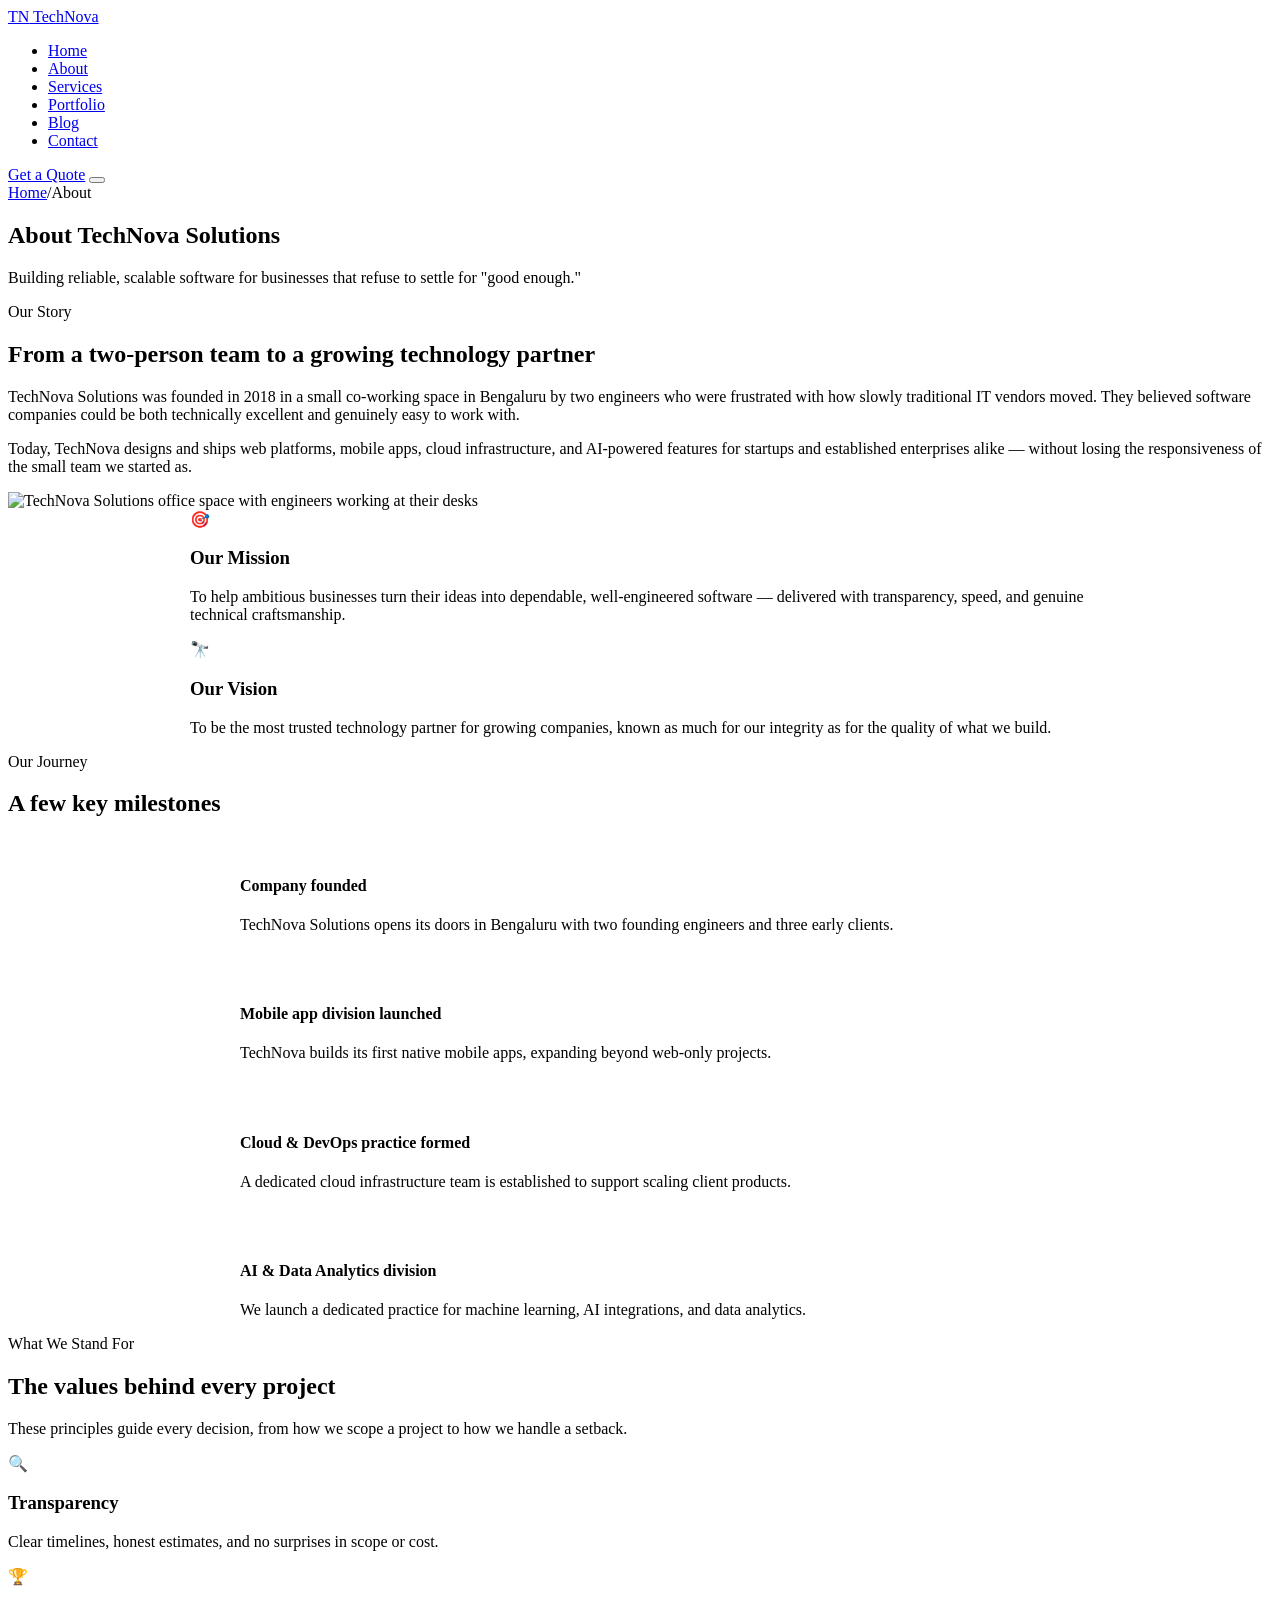
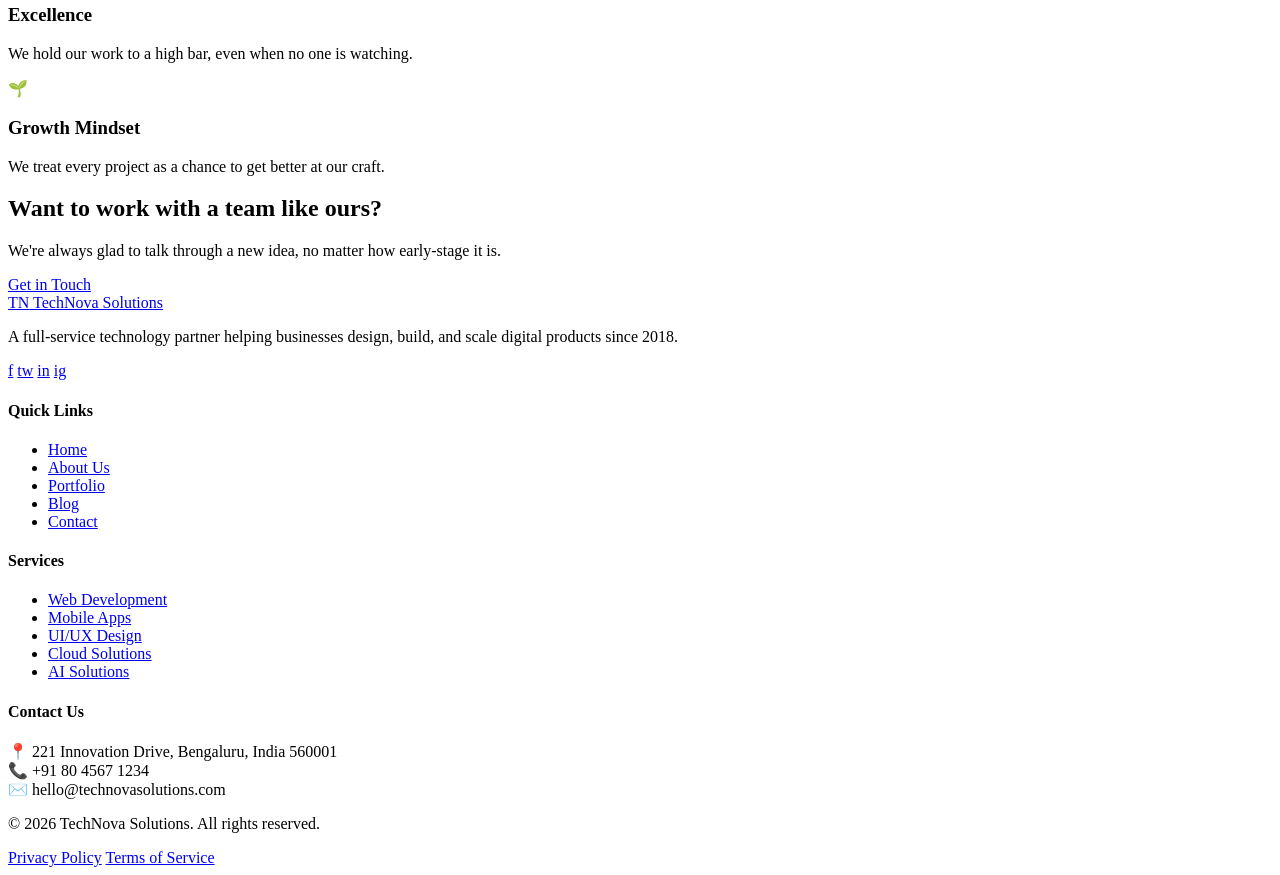
==== about.html @ 16019ee5 "Add files via upload" ====
<!DOCTYPE html>
<html lang="en">
<head>
  <meta charset="UTF-8">
  <meta name="viewport" content="width=device-width, initial-scale=1.0">
  <title>About Us | TechNova Solutions</title>
  <meta name="description" content="Learn about TechNova Solutions' story, mission, and vision behind building reliable software for businesses worldwide.">
  <meta name="keywords" content="about TechNova, IT company history, software company mission, technology team Bengaluru">
  <link rel="stylesheet" href="css/style.css">
</head>
<body>

  <header>
    <nav class="navbar">
      <div class="container">
        <a href="index.html" class="logo">
          <span class="logo-mark">TN</span>
          Tech<span>Nova</span>
        </a>

        <ul class="nav-menu" id="navMenu">
          <li><a href="index.html">Home</a></li>
          <li><a href="about.html" class="active">About</a></li>
          <li><a href="services.html">Services</a></li>
          <li><a href="portfolio.html">Portfolio</a></li>
          <li><a href="blog.html">Blog</a></li>
          <li><a href="contact.html">Contact</a></li>
        </ul>

        <div class="nav-cta">
          <a href="contact.html" class="btn btn-outline btn-sm">Get a Quote</a>
          <button class="nav-toggle" aria-label="Toggle navigation menu">
            <span></span><span></span><span></span>
          </button>
        </div>
      </div>
    </nav>
  </header>

  <main>

    <section class="page-hero">
      <div class="container">
        <div class="breadcrumb">
          <a href="index.html">Home</a><span>/</span><span>About</span>
        </div>
        <h1>About TechNova Solutions</h1>
        <p>Building reliable, scalable software for businesses that refuse to settle for "good enough."</p>
      </div>
    </section>

    <section class="section">
      <div class="container">
        <div class="why-us">
          <div class="anim-left">
            <span class="eyebrow">Our Story</span>
            <h2>From a two-person team to a growing technology partner</h2>
            <p>TechNova Solutions was founded in 2018 in a small co-working space in Bengaluru by two engineers who were frustrated with how slowly traditional IT vendors moved. They believed software companies could be both technically excellent and genuinely easy to work with.</p>
            <p>Today, TechNova designs and ships web platforms, mobile apps, cloud infrastructure, and AI-powered features for startups and established enterprises alike — without losing the responsiveness of the small team we started as.</p>
          </div>
          <div class="why-us-image anim-right">
            <img src="https://images.unsplash.com/photo-1556761175-5973dc0f32e7?auto=format&fit=crop&w=800&q=80" alt="TechNova Solutions office space with engineers working at their desks">
          </div>
        </div>
      </div>
    </section>

    <section class="section bg-light">
      <div class="container">
        <div class="features-grid" style="grid-template-columns: repeat(2, 1fr); max-width: 900px; margin: 0 auto;">
          <div class="card anim-up delay-1">
            <div class="icon-box">🎯</div>
            <h3>Our Mission</h3>
            <p>To help ambitious businesses turn their ideas into dependable, well-engineered software — delivered with transparency, speed, and genuine technical craftsmanship.</p>
          </div>
          <div class="card anim-up delay-2">
            <div class="icon-box">🔭</div>
            <h3>Our Vision</h3>
            <p>To be the most trusted technology partner for growing companies, known as much for our integrity as for the quality of what we build.</p>
          </div>
        </div>
      </div>
    </section>

    <section class="section">
      <div class="container">
        <div class="section-heading">
          <span class="eyebrow">Our Journey</span>
          <h2>A few key milestones</h2>
        </div>

        <div style="max-width: 800px; margin: 0 auto;">

          <div class="why-us-item anim-left" style="margin-bottom: 2rem;">
            <div class="why-us-icon" style="background: var(--gradient-primary); color: #fff;">2018</div>
            <div>
              <h4>Company founded</h4>
              <p>TechNova Solutions opens its doors in Bengaluru with two founding engineers and three early clients.</p>
            </div>
          </div>

          <div class="why-us-item anim-left" style="margin-bottom: 2rem;">
            <div class="why-us-icon" style="background: var(--gradient-primary); color: #fff;">2020</div>
            <div>
              <h4>Mobile app division launched</h4>
              <p>TechNova builds its first native mobile apps, expanding beyond web-only projects.</p>
            </div>
          </div>

          <div class="why-us-item anim-left" style="margin-bottom: 2rem;">
            <div class="why-us-icon" style="background: var(--gradient-primary); color: #fff;">2022</div>
            <div>
              <h4>Cloud &amp; DevOps practice formed</h4>
              <p>A dedicated cloud infrastructure team is established to support scaling client products.</p>
            </div>
          </div>

          <div class="why-us-item anim-left">
            <div class="why-us-icon" style="background: var(--gradient-primary); color: #fff;">2024</div>
            <div>
              <h4>AI &amp; Data Analytics division</h4>
              <p>We launch a dedicated practice for machine learning, AI integrations, and data analytics.</p>
            </div>
          </div>

        </div>
      </div>
    </section>

    <section class="section bg-light">
      <div class="container">
        <div class="section-heading">
          <span class="eyebrow">What We Stand For</span>
          <h2>The values behind every project</h2>
          <p>These principles guide every decision, from how we scope a project to how we handle a setback.</p>
        </div>

        <div class="values-grid">
          <div class="card anim-up delay-1">
            <div class="icon-box">🔍</div>
            <h3>Transparency</h3>
            <p>Clear timelines, honest estimates, and no surprises in scope or cost.</p>
          </div>
          <div class="card anim-up delay-2">
            <div class="icon-box">🏆</div>
            <h3>Excellence</h3>
            <p>We hold our work to a high bar, even when no one is watching.</p>
          </div>
          <div class="card anim-up delay-3">
            <div class="icon-box">🌱</div>
            <h3>Growth Mindset</h3>
            <p>We treat every project as a chance to get better at our craft.</p>
          </div>
        </div>
      </div>
    </section>

    <section class="section-sm">
      <div class="cta-section">
        <h2>Want to work with a team like ours?</h2>
        <p>We're always glad to talk through a new idea, no matter how early-stage it is.</p>
        <div class="cta-actions">
          <a href="contact.html" class="btn btn-light">Get in Touch</a>
          <a href="portfolio.html" class="btn btn-outline" style="border-color:#fff;color:#fff;">View Our Work</a>
        </div>
      </div>
    </section>

  </main>

  <footer class="footer">
    <div class="container">
      <div class="footer-grid">
        <div class="footer-col">
          <a href="index.html" class="footer-logo">
            <span class="logo-mark">TN</span>
            TechNova Solutions
          </a>
          <p>A full-service technology partner helping businesses design, build, and scale digital products since 2018.</p>
          <div class="footer-social">
            <a href="#" aria-label="Facebook">f</a>
            <a href="#" aria-label="Twitter">tw</a>
            <a href="#" aria-label="LinkedIn">in</a>
            <a href="#" aria-label="Instagram">ig</a>
          </div>
        </div>

        <div class="footer-col">
          <h4>Quick Links</h4>
          <ul class="footer-links">
            <li><a href="index.html">Home</a></li>
            <li><a href="about.html">About Us</a></li>
            <li><a href="portfolio.html">Portfolio</a></li>
            <li><a href="blog.html">Blog</a></li>
            <li><a href="contact.html">Contact</a></li>
          </ul>
        </div>

        <div class="footer-col">
          <h4>Services</h4>
          <ul class="footer-links">
            <li><a href="services.html">Web Development</a></li>
            <li><a href="services.html">Mobile Apps</a></li>
            <li><a href="services.html">UI/UX Design</a></li>
            <li><a href="services.html">Cloud Solutions</a></li>
            <li><a href="services.html">AI Solutions</a></li>
          </ul>
        </div>

        <div class="footer-col">
          <h4>Contact Us</h4>
          <div class="footer-contact-item">📍 <span>221 Innovation Drive, Bengaluru, India 560001</span></div>
          <div class="footer-contact-item">📞 <span>+91 80 4567 1234</span></div>
          <div class="footer-contact-item">✉️ <span>hello@technovasolutions.com</span></div>
        </div>
      </div>

      <div class="footer-bottom">
        <p>&copy; 2026 TechNova Solutions. All rights reserved.</p>
        <div class="footer-bottom-links">
          <a href="#">Privacy Policy</a>
          <a href="#">Terms of Service</a>
        </div>
      </div>
    </div>
  </footer>

</body>
</html>
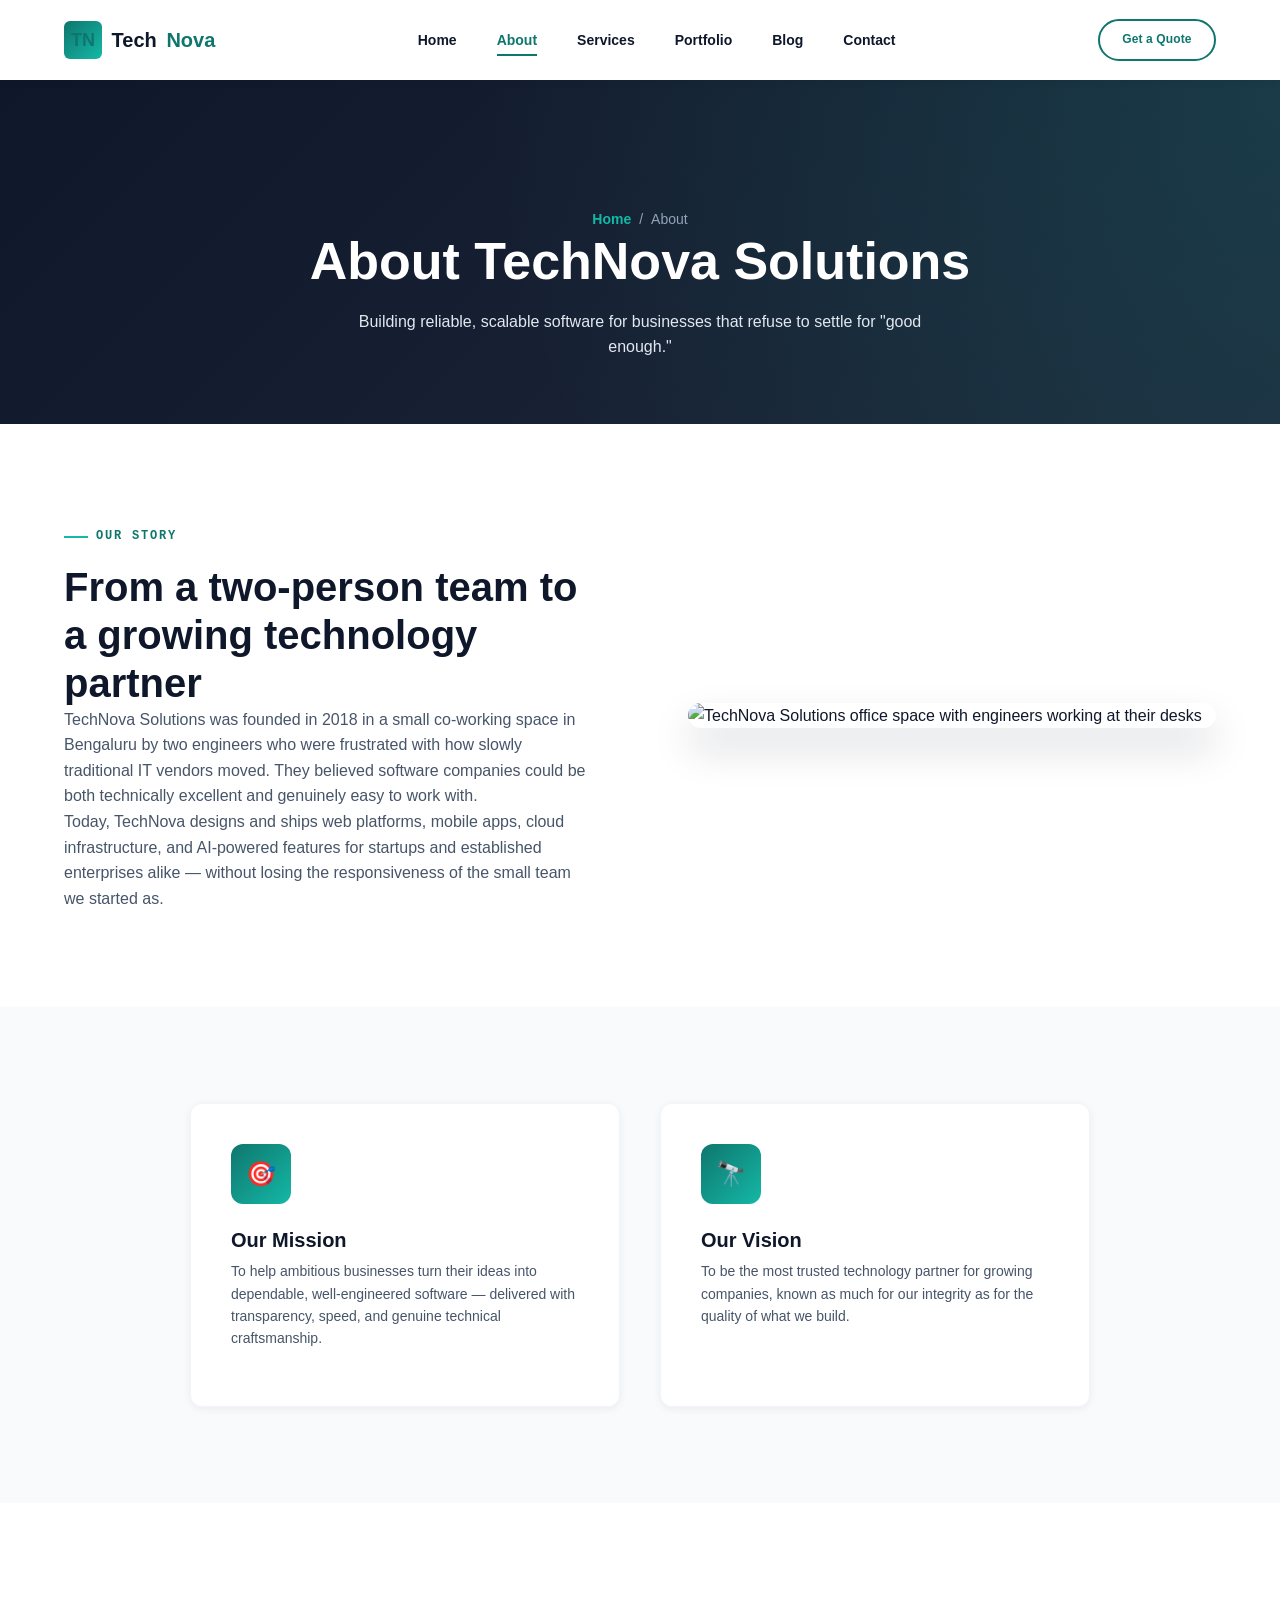
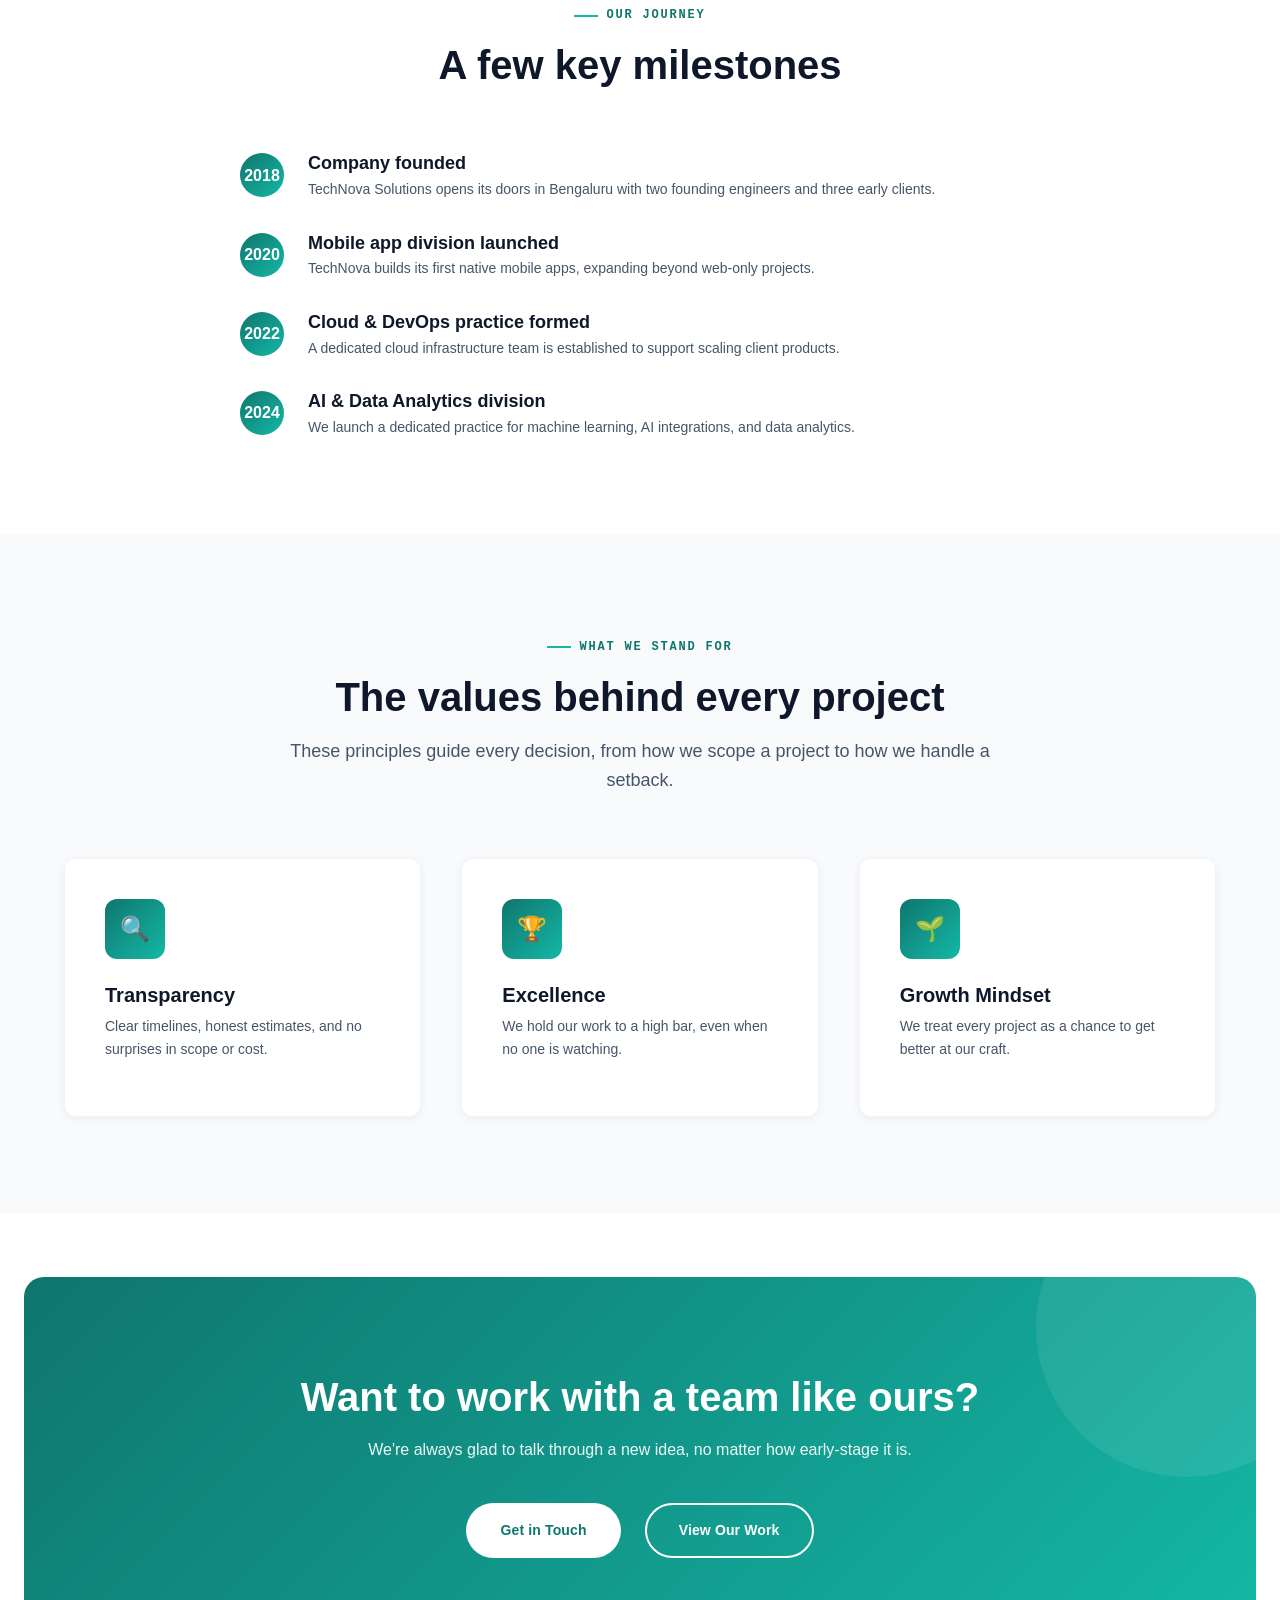
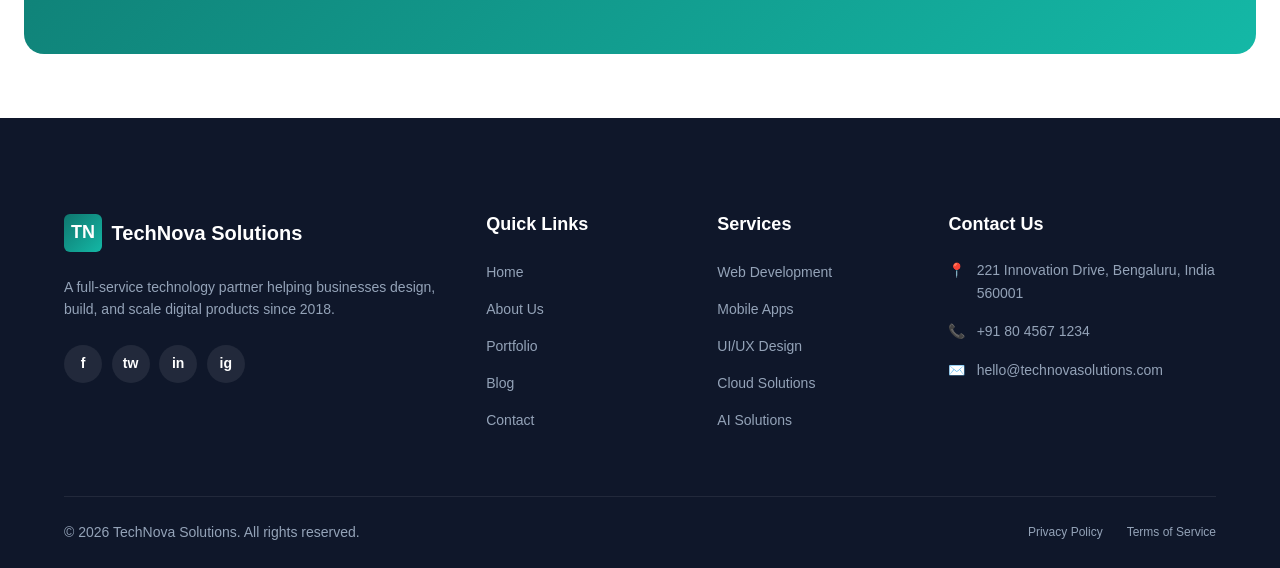
==== commit 10a9f909: "Update about.html" ====
--- a/about.html
+++ b/about.html
@@ -6,7 +6,7 @@
   <title>About Us | TechNova Solutions</title>
   <meta name="description" content="Learn about TechNova Solutions' story, mission, and vision behind building reliable software for businesses worldwide.">
   <meta name="keywords" content="about TechNova, IT company history, software company mission, technology team Bengaluru">
-  <link rel="stylesheet" href="css/style.css">
+  <link rel="stylesheet" href="style.css">
 </head>
 <body>
 
--- a/style.css
+++ b/style.css
@@ -0,0 +1,1486 @@
+*,
+*::before,
+*::after {
+  margin: 0;
+  padding: 0;
+  box-sizing: border-box;
+}
+
+html {
+  scroll-behavior: smooth;
+  -webkit-text-size-adjust: 100%;
+}
+
+body {
+  min-height: 100vh;
+  line-height: 1.6;
+  -webkit-font-smoothing: antialiased;
+  -moz-osx-font-smoothing: grayscale;
+  overflow-x: hidden;
+}
+
+img,
+picture,
+svg {
+  max-width: 100%;
+  display: block;
+}
+
+a {
+  text-decoration: none;
+  color: inherit;
+}
+
+ul,
+ol {
+  list-style: none;
+}
+
+button {
+  font-family: inherit;
+  cursor: pointer;
+  border: none;
+  background: none;
+}
+
+input,
+textarea,
+select {
+  font-family: inherit;
+  font-size: inherit;
+}
+
+table {
+  border-collapse: collapse;
+  width: 100%;
+}
+
+h1, h2, h3, h4, h5, h6 {
+  line-height: 1.2;
+  font-weight: 700;
+}
+
+
+:root {
+  /* Brand Colors */
+  --color-primary: #0f766e;
+  --color-primary-light: #14b8a6;
+  --color-primary-dark: #0b5852;
+  --color-secondary: #14b8a6;
+  --color-dark: #0f172a;
+  --color-dark-soft: #1e293b;
+  --color-light: #f8fafc;
+  --color-white: #ffffff;
+
+  /* Text Colors */
+  --text-dark: #0f172a;
+  --text-muted: #475569;
+  --text-light: #94a3b8;
+  --text-on-dark: #e2e8f0;
+  --text-on-dark-muted: #94a3b8;
+
+  /* Neutral Grays */
+  --gray-50: #f8fafc;
+  --gray-100: #f1f5f9;
+  --gray-200: #e2e8f0;
+  --gray-300: #cbd5e1;
+  --gray-400: #94a3b8;
+  --gray-700: #334155;
+  --gray-800: #1e293b;
+  --gray-900: #0f172a;
+
+  /* Status Colors */
+  --color-success: #16a34a;
+  --color-warning: #d97706;
+  --color-danger: #dc2626;
+
+  /* Gradients */
+  --gradient-primary: linear-gradient(135deg, #0f766e 0%, #14b8a6 100%);
+  --gradient-dark: linear-gradient(135deg, #0f172a 0%, #1e293b 100%);
+  --gradient-overlay: linear-gradient(180deg, rgba(15, 23, 42, 0.2) 0%, rgba(15, 23, 42, 0.9) 100%);
+  --gradient-radial: radial-gradient(circle at top right, rgba(20, 184, 166, 0.15), transparent 60%);
+
+  /* Typography */
+  --font-display: 'Poppins', 'Segoe UI', sans-serif;
+  --font-body: 'Inter', 'Segoe UI', sans-serif;
+  --font-mono: 'Courier New', monospace;
+
+  /* Font Sizes */
+  --fs-xs: 0.75rem;
+  --fs-sm: 0.875rem;
+  --fs-base: 1rem;
+  --fs-md: 1.125rem;
+  --fs-lg: 1.25rem;
+  --fs-xl: 1.5rem;
+  --fs-2xl: 2rem;
+  --fs-3xl: 2.5rem;
+  --fs-4xl: 3.25rem;
+  --fs-5xl: 4rem;
+
+  /* Spacing */
+  --space-xs: 0.5rem;
+  --space-sm: 1rem;
+  --space-md: 1.5rem;
+  --space-lg: 2.5rem;
+  --space-xl: 4rem;
+  --space-2xl: 6rem;
+  --space-3xl: 8rem;
+
+  /* Radius */
+  --radius-sm: 6px;
+  --radius-md: 12px;
+  --radius-lg: 20px;
+  --radius-full: 999px;
+
+  /* Shadows */
+  --shadow-sm: 0 2px 8px rgba(15, 23, 42, 0.06);
+  --shadow-md: 0 8px 24px rgba(15, 23, 42, 0.1);
+  --shadow-lg: 0 20px 40px rgba(15, 23, 42, 0.15);
+  --shadow-glow: 0 0 0 4px rgba(20, 184, 166, 0.15);
+  --shadow-dark: 0 10px 30px rgba(0, 0, 0, 0.35);
+
+  /* Transitions */
+  --transition-fast: 0.2s ease;
+  --transition-base: 0.35s cubic-bezier(0.4, 0, 0.2, 1);
+  --transition-slow: 0.6s cubic-bezier(0.4, 0, 0.2, 1);
+
+  /* Layout */
+  --container-width: 1200px;
+  --header-height: 80px;
+}
+
+
+body {
+  font-family: var(--font-body);
+  font-size: var(--fs-base);
+  color: var(--text-dark);
+  background-color: var(--color-white);
+}
+
+h1, h2, h3, h4, h5, h6 {
+  font-family: var(--font-display);
+  color: var(--text-dark);
+}
+
+h1 { font-size: var(--fs-5xl); }
+h2 { font-size: var(--fs-3xl); }
+h3 { font-size: var(--fs-2xl); }
+h4 { font-size: var(--fs-xl); }
+h5 { font-size: var(--fs-lg); }
+h6 { font-size: var(--fs-md); }
+
+p {
+  color: var(--text-muted);
+  font-size: var(--fs-base);
+}
+
+.text-center { text-align: center; }
+.text-light { color: var(--text-light); }
+.text-primary { color: var(--color-primary); }
+
+.eyebrow {
+  display: inline-flex;
+  align-items: center;
+  gap: 0.5rem;
+  font-family: var(--font-mono);
+  font-size: var(--fs-xs);
+  letter-spacing: 0.15em;
+  text-transform: uppercase;
+  color: var(--color-primary);
+  font-weight: 700;
+  margin-bottom: var(--space-sm);
+}
+
+.eyebrow::before {
+  content: '';
+  width: 24px;
+  height: 2px;
+  background: var(--color-primary-light);
+  display: inline-block;
+}
+
+.section-heading {
+  max-width: 700px;
+  margin: 0 auto var(--space-xl);
+  text-align: center;
+}
+
+.section-heading h2 {
+  margin-bottom: var(--space-sm);
+}
+
+.section-heading p {
+  font-size: var(--fs-md);
+}
+
+.section-heading.align-left {
+  margin: 0 0 var(--space-xl) 0;
+  text-align: left;
+}
+
+
+.container {
+  width: 100%;
+  max-width: var(--container-width);
+  margin: 0 auto;
+  padding: 0 var(--space-md);
+}
+
+.section {
+  padding: var(--space-2xl) 0;
+}
+
+.section-sm {
+  padding: var(--space-xl) 0;
+}
+
+.bg-light {
+  background-color: var(--gray-50);
+}
+
+.bg-dark {
+  background-color: var(--color-dark);
+}
+
+.bg-dark h2,
+.bg-dark h3,
+.bg-dark h4 {
+  color: var(--color-white);
+}
+
+.bg-dark p {
+  color: var(--text-on-dark-muted);
+}
+
+.flex {
+  display: flex;
+}
+
+.flex-between {
+  display: flex;
+  align-items: center;
+  justify-content: space-between;
+}
+
+.flex-center {
+  display: flex;
+  align-items: center;
+  justify-content: center;
+}
+
+.flex-wrap {
+  flex-wrap: wrap;
+}
+
+.grid {
+  display: grid;
+}
+
+.gap-sm { gap: var(--space-sm); }
+.gap-md { gap: var(--space-md); }
+.gap-lg { gap: var(--space-lg); }
+
+.btn {
+  display: inline-flex;
+  align-items: center;
+  justify-content: center;
+  gap: 0.5rem;
+  padding: 0.9rem 2rem;
+  border-radius: var(--radius-full);
+  font-weight: 600;
+  font-size: var(--fs-sm);
+  letter-spacing: 0.01em;
+  transition: var(--transition-base);
+  white-space: nowrap;
+  border: 2px solid transparent;
+}
+
+.btn-primary {
+  background: var(--gradient-primary);
+  color: var(--color-white);
+  box-shadow: var(--shadow-md);
+}
+
+.btn-primary:hover {
+  transform: translateY(-3px);
+  box-shadow: var(--shadow-lg);
+}
+
+.btn-outline {
+  background: transparent;
+  border-color: var(--color-primary);
+  color: var(--color-primary);
+}
+
+.btn-outline:hover {
+  background: var(--color-primary);
+  color: var(--color-white);
+  transform: translateY(-3px);
+}
+
+.btn-light {
+  background: var(--color-white);
+  color: var(--color-primary);
+}
+
+.btn-light:hover {
+  transform: translateY(-3px);
+  box-shadow: var(--shadow-lg);
+}
+
+.btn-block {
+  width: 100%;
+}
+
+.btn-sm {
+  padding: 0.6rem 1.4rem;
+  font-size: var(--fs-xs);
+}
+
+
+.navbar {
+  position: sticky;
+  top: 0;
+  left: 0;
+  width: 100%;
+  z-index: 1000;
+  background: rgba(255, 255, 255, 0.95);
+  backdrop-filter: blur(10px);
+  box-shadow: var(--shadow-sm);
+  transition: var(--transition-base);
+}
+
+.navbar .container {
+  display: flex;
+  align-items: center;
+  justify-content: space-between;
+  height: var(--header-height);
+}
+
+.logo {
+  display: flex;
+  align-items: center;
+  gap: 0.6rem;
+  font-family: var(--font-display);
+  font-size: var(--fs-lg);
+  font-weight: 800;
+  color: var(--text-dark);
+}
+
+.logo-mark {
+  width: 38px;
+  height: 38px;
+  border-radius: var(--radius-sm);
+  background: var(--gradient-primary);
+  display: flex;
+  align-items: center;
+  justify-content: center;
+  color: var(--color-white);
+  font-weight: 800;
+  font-size: var(--fs-md);
+}
+
+.logo span {
+  color: var(--color-primary);
+}
+
+.nav-menu {
+  display: flex;
+  align-items: center;
+  gap: var(--space-lg);
+}
+
+.nav-menu a {
+  font-size: var(--fs-sm);
+  font-weight: 600;
+  color: var(--text-dark);
+  position: relative;
+  padding: 0.5rem 0;
+  transition: var(--transition-fast);
+}
+
+.nav-menu a::after {
+  content: '';
+  position: absolute;
+  left: 0;
+  bottom: 0;
+  width: 0;
+  height: 2px;
+  background: var(--color-primary);
+  transition: var(--transition-base);
+}
+
+.nav-menu a:hover,
+.nav-menu a.active {
+  color: var(--color-primary);
+}
+
+.nav-menu a:hover::after,
+.nav-menu a.active::after {
+  width: 100%;
+}
+
+.nav-cta {
+  display: flex;
+  align-items: center;
+  gap: var(--space-md);
+}
+
+.nav-toggle {
+  display: none;
+  flex-direction: column;
+  gap: 5px;
+  width: 30px;
+}
+
+.nav-toggle span {
+  height: 2px;
+  width: 100%;
+  background: var(--text-dark);
+  border-radius: 2px;
+}
+
+
+.hero {
+  position: relative;
+  min-height: 92vh;
+  display: flex;
+  align-items: center;
+  background: var(--gradient-dark);
+  overflow: hidden;
+  color: var(--color-white);
+}
+
+.hero::before {
+  content: '';
+  position: absolute;
+  inset: 0;
+  background-image: url('https://images.unsplash.com/photo-1551434678-e076c223a692?auto=format&fit=crop&w=1600&q=80');
+  background-size: cover;
+  background-position: center;
+  opacity: 0.18;
+}
+
+.hero::after {
+  content: '';
+  position: absolute;
+  inset: 0;
+  background: var(--gradient-radial);
+}
+
+.hero-network {
+  position: absolute;
+  inset: 0;
+  z-index: 1;
+  opacity: 0.5;
+}
+
+.hero-network span {
+  position: absolute;
+  width: 6px;
+  height: 6px;
+  border-radius: 50%;
+  background: var(--color-primary-light);
+  box-shadow: 0 0 12px 3px rgba(20, 184, 166, 0.7);
+  animation: pulseNode 3s infinite ease-in-out;
+}
+
+.hero-network span:nth-child(1) { top: 18%; left: 12%; animation-delay: 0s; }
+.hero-network span:nth-child(2) { top: 32%; left: 28%; animation-delay: 0.4s; }
+.hero-network span:nth-child(3) { top: 60%; left: 18%; animation-delay: 0.8s; }
+.hero-network span:nth-child(4) { top: 75%; left: 40%; animation-delay: 1.2s; }
+.hero-network span:nth-child(5) { top: 22%; left: 55%; animation-delay: 1.6s; }
+.hero-network span:nth-child(6) { top: 48%; left: 68%; animation-delay: 2s; }
+.hero-network span:nth-child(7) { top: 70%; left: 80%; animation-delay: 0.6s; }
+.hero-network span:nth-child(8) { top: 14%; left: 85%; animation-delay: 1s; }
+
+@keyframes pulseNode {
+  0%, 100% { transform: scale(1); opacity: 0.6; }
+  50% { transform: scale(1.8); opacity: 1; }
+}
+
+.hero-content {
+  position: relative;
+  z-index: 2;
+  max-width: 720px;
+}
+
+.hero-badge {
+  display: inline-flex;
+  align-items: center;
+  gap: 0.5rem;
+  background: rgba(20, 184, 166, 0.12);
+  border: 1px solid rgba(20, 184, 166, 0.4);
+  padding: 0.5rem 1rem;
+  border-radius: var(--radius-full);
+  font-size: var(--fs-xs);
+  font-weight: 600;
+  color: var(--color-primary-light);
+  margin-bottom: var(--space-md);
+  animation: fadeIn 1s ease;
+}
+
+.hero h1 {
+  font-size: var(--fs-5xl);
+  font-weight: 800;
+  margin-bottom: var(--space-md);
+  color: var(--color-white);
+  animation: slideUp 0.9s ease;
+}
+
+.hero h1 .highlight {
+  background: linear-gradient(90deg, #14b8a6, #5eead4);
+  -webkit-background-clip: text;
+  background-clip: text;
+  color: transparent;
+}
+
+.hero p {
+  font-size: var(--fs-md);
+  color: var(--text-on-dark);
+  margin-bottom: var(--space-lg);
+  max-width: 580px;
+  animation: slideUp 1.1s ease;
+}
+
+.hero-actions {
+  display: flex;
+  gap: var(--space-md);
+  flex-wrap: wrap;
+  animation: slideUp 1.3s ease;
+}
+
+.hero-stats {
+  position: relative;
+  z-index: 2;
+  display: flex;
+  gap: var(--space-xl);
+  margin-top: var(--space-2xl);
+  flex-wrap: wrap;
+}
+
+.hero-stats .stat-number {
+  font-family: var(--font-display);
+  font-size: var(--fs-2xl);
+  font-weight: 800;
+  color: var(--color-primary-light);
+}
+
+.hero-stats .stat-label {
+  font-size: var(--fs-xs);
+  color: var(--text-on-dark-muted);
+  text-transform: uppercase;
+  letter-spacing: 0.08em;
+}
+
+
+
+.page-hero {
+  position: relative;
+  padding: var(--space-3xl) 0 var(--space-xl);
+  background: var(--gradient-dark);
+  color: var(--color-white);
+  text-align: center;
+  overflow: hidden;
+}
+
+.page-hero::before {
+  content: '';
+  position: absolute;
+  inset: 0;
+  background: var(--gradient-radial);
+}
+
+.page-hero .container {
+  position: relative;
+  z-index: 2;
+}
+
+.page-hero h1 {
+  font-size: var(--fs-4xl);
+  margin-bottom: var(--space-sm);
+  color: var(--color-white);
+}
+
+.breadcrumb {
+  display: flex;
+  justify-content: center;
+  gap: 0.5rem;
+  font-size: var(--fs-sm);
+  color: var(--text-on-dark-muted);
+}
+
+.breadcrumb a {
+  color: var(--color-primary-light);
+  font-weight: 600;
+}
+
+.page-hero p {
+  max-width: 600px;
+  margin: var(--space-sm) auto 0;
+  color: var(--text-on-dark);
+}
+
+
+.card {
+  background: var(--color-white);
+  border-radius: var(--radius-md);
+  padding: var(--space-lg);
+  box-shadow: var(--shadow-sm);
+  border: 1px solid var(--gray-100);
+  transition: var(--transition-base);
+}
+
+.card:hover {
+  transform: translateY(-8px);
+  box-shadow: var(--shadow-lg);
+  border-color: transparent;
+}
+
+.icon-box {
+  width: 60px;
+  height: 60px;
+  border-radius: var(--radius-md);
+  background: var(--gradient-primary);
+  display: flex;
+  align-items: center;
+  justify-content: center;
+  font-size: var(--fs-xl);
+  color: var(--color-white);
+  margin-bottom: var(--space-md);
+  transition: var(--transition-base);
+}
+
+.card:hover .icon-box {
+  transform: rotate(-8deg) scale(1.08);
+}
+
+.card h3 {
+  font-size: var(--fs-lg);
+  margin-bottom: var(--space-xs);
+}
+
+.card p {
+  font-size: var(--fs-sm);
+  margin-bottom: var(--space-sm);
+}
+
+.card-link {
+  font-size: var(--fs-sm);
+  font-weight: 700;
+  color: var(--color-primary);
+  display: inline-flex;
+  align-items: center;
+  gap: 0.4rem;
+}
+
+.card-link::after {
+  content: '→';
+  transition: var(--transition-fast);
+}
+
+.card-link:hover::after {
+  transform: translateX(4px);
+}
+
+
+.grid-2 { grid-template-columns: repeat(2, 1fr); }
+.grid-3 { grid-template-columns: repeat(3, 1fr); }
+.grid-4 { grid-template-columns: repeat(4, 1fr); }
+.grid-6 { grid-template-columns: repeat(6, 1fr); }
+
+.features-grid,
+.services-grid,
+.values-grid {
+  display: grid;
+  grid-template-columns: repeat(3, 1fr);
+  gap: var(--space-lg);
+}
+
+.team-grid {
+  display: grid;
+  grid-template-columns: repeat(4, 1fr);
+  gap: var(--space-lg);
+}
+
+
+.stats-section {
+  background: var(--gradient-dark);
+  padding: var(--space-xl) 0;
+  position: relative;
+  overflow: hidden;
+}
+
+.stats-section::before {
+  content: '';
+  position: absolute;
+  inset: 0;
+  background: var(--gradient-radial);
+}
+
+.stats-grid {
+  position: relative;
+  z-index: 2;
+  display: grid;
+  grid-template-columns: repeat(4, 1fr);
+  gap: var(--space-lg);
+  text-align: center;
+}
+
+.stat-item h3 {
+  font-family: var(--font-display);
+  font-size: var(--fs-3xl);
+  color: var(--color-primary-light);
+  margin-bottom: 0.3rem;
+}
+
+.stat-item p {
+  color: var(--text-on-dark-muted);
+  font-size: var(--fs-sm);
+  text-transform: uppercase;
+  letter-spacing: 0.06em;
+}
+
+
+.why-us {
+  display: grid;
+  grid-template-columns: 1fr 1fr;
+  gap: var(--space-2xl);
+  align-items: center;
+}
+
+.why-us-image {
+  position: relative;
+  border-radius: var(--radius-lg);
+  overflow: hidden;
+  box-shadow: var(--shadow-lg);
+}
+
+.why-us-image img {
+  width: 100%;
+  height: 100%;
+  object-fit: cover;
+  transition: var(--transition-slow);
+}
+
+.why-us-image:hover img {
+  transform: scale(1.05);
+}
+
+.why-us-badge {
+  position: absolute;
+  bottom: -20px;
+  right: -20px;
+  background: var(--color-white);
+  padding: var(--space-md);
+  border-radius: var(--radius-md);
+  box-shadow: var(--shadow-lg);
+  text-align: center;
+}
+
+.why-us-badge h3 {
+  color: var(--color-primary);
+  font-size: var(--fs-2xl);
+}
+
+.why-us-badge p {
+  font-size: var(--fs-xs);
+  margin: 0;
+}
+
+.why-us-list {
+  display: flex;
+  flex-direction: column;
+  gap: var(--space-md);
+  margin-top: var(--space-md);
+}
+
+.why-us-item {
+  display: flex;
+  gap: var(--space-md);
+  align-items: flex-start;
+}
+
+.why-us-icon {
+  flex-shrink: 0;
+  width: 44px;
+  height: 44px;
+  border-radius: 50%;
+  background: rgba(15, 118, 110, 0.1);
+  color: var(--color-primary);
+  display: flex;
+  align-items: center;
+  justify-content: center;
+  font-weight: 800;
+}
+
+.why-us-item h4 {
+  font-size: var(--fs-md);
+  margin-bottom: 0.2rem;
+}
+
+.why-us-item p {
+  font-size: var(--fs-sm);
+  margin: 0;
+}
+
+
+.testimonial-slider {
+  position: relative;
+  max-width: 800px;
+  margin: 0 auto;
+  overflow: hidden;
+  border-radius: var(--radius-lg);
+}
+
+.testimonial-track {
+  display: flex;
+  width: 500%;
+  animation: slideTestimonials 25s infinite;
+}
+
+.testimonial-slide {
+  width: 20%;
+  flex-shrink: 0;
+  padding: var(--space-lg);
+  text-align: center;
+}
+
+.testimonial-slide .quote-mark {
+  font-family: var(--font-display);
+  font-size: 3.5rem;
+  color: var(--color-primary-light);
+  line-height: 1;
+  margin-bottom: var(--space-sm);
+}
+
+.testimonial-slide p {
+  font-size: var(--fs-md);
+  font-style: italic;
+  color: var(--text-dark);
+  margin-bottom: var(--space-md);
+  max-width: 600px;
+  margin-inline: auto;
+}
+
+.testimonial-author {
+  display: flex;
+  align-items: center;
+  justify-content: center;
+  gap: var(--space-sm);
+}
+
+.testimonial-author img {
+  width: 56px;
+  height: 56px;
+  border-radius: 50%;
+  object-fit: cover;
+  border: 3px solid var(--color-primary-light);
+}
+
+.testimonial-author h5 {
+  font-size: var(--fs-sm);
+  margin-bottom: 0.1rem;
+}
+
+.testimonial-author span {
+  font-size: var(--fs-xs);
+  color: var(--text-light);
+}
+
+.testimonial-stars {
+  color: #f59e0b;
+  margin-bottom: var(--space-sm);
+  font-size: var(--fs-md);
+}
+
+@keyframes slideTestimonials {
+  0%, 16% { transform: translateX(0); }
+  20%, 36% { transform: translateX(-20%); }
+  40%, 56% { transform: translateX(-40%); }
+  60%, 76% { transform: translateX(-60%); }
+  80%, 96% { transform: translateX(-80%); }
+  100% { transform: translateX(-80%); }
+}
+
+.testimonial-dots {
+  display: flex;
+  justify-content: center;
+  gap: 0.5rem;
+  margin-top: var(--space-md);
+}
+
+.testimonial-dots span {
+  width: 8px;
+  height: 8px;
+  border-radius: 50%;
+  background: var(--gray-300);
+}
+
+
+.team-card {
+  text-align: center;
+  background: var(--color-white);
+  border-radius: var(--radius-md);
+  overflow: hidden;
+  box-shadow: var(--shadow-sm);
+  transition: var(--transition-base);
+}
+
+.team-card:hover {
+  box-shadow: var(--shadow-lg);
+  transform: translateY(-6px);
+}
+
+.team-photo {
+  position: relative;
+  overflow: hidden;
+  aspect-ratio: 1 / 1;
+}
+
+.team-photo img {
+  width: 100%;
+  height: 100%;
+  object-fit: cover;
+  transition: var(--transition-slow);
+}
+
+.team-card:hover .team-photo img {
+  transform: scale(1.1);
+}
+
+.team-social {
+  position: absolute;
+  bottom: -50px;
+  left: 0;
+  right: 0;
+  display: flex;
+  justify-content: center;
+  gap: 0.6rem;
+  padding: var(--space-sm);
+  background: rgba(15, 23, 42, 0.7);
+  transition: var(--transition-base);
+}
+
+.team-card:hover .team-social {
+  bottom: 0;
+}
+
+.team-social a {
+  width: 32px;
+  height: 32px;
+  border-radius: 50%;
+  background: var(--color-white);
+  color: var(--color-primary);
+  display: flex;
+  align-items: center;
+  justify-content: center;
+  font-size: var(--fs-xs);
+  font-weight: 700;
+  transition: var(--transition-fast);
+}
+
+.team-social a:hover {
+  background: var(--color-primary);
+  color: var(--color-white);
+}
+
+.team-info {
+  padding: var(--space-md);
+}
+
+.team-info h4 {
+  font-size: var(--fs-md);
+  margin-bottom: 0.2rem;
+}
+
+.team-info span {
+  font-size: var(--fs-sm);
+  color: var(--color-primary);
+  font-weight: 600;
+}
+
+
+.cta-section {
+  background: var(--gradient-primary);
+  border-radius: var(--radius-lg);
+  padding: var(--space-2xl);
+  margin: 0 var(--space-md);
+  text-align: center;
+  position: relative;
+  overflow: hidden;
+}
+
+.cta-section::before {
+  content: '';
+  position: absolute;
+  width: 300px;
+  height: 300px;
+  background: rgba(255, 255, 255, 0.08);
+  border-radius: 50%;
+  top: -100px;
+  right: -80px;
+}
+
+.cta-section h2,
+.cta-section p {
+  color: var(--color-white);
+  position: relative;
+  z-index: 2;
+}
+
+.cta-section p {
+  max-width: 560px;
+  margin: var(--space-sm) auto var(--space-lg);
+  opacity: 0.92;
+}
+
+.cta-actions {
+  position: relative;
+  z-index: 2;
+  display: flex;
+  justify-content: center;
+  gap: var(--space-md);
+  flex-wrap: wrap;
+}
+
+
+.footer {
+  background: var(--color-dark);
+  color: var(--text-on-dark-muted);
+  padding-top: var(--space-2xl);
+}
+
+.footer-grid {
+  display: grid;
+  grid-template-columns: 2fr 1fr 1fr 1.4fr;
+  gap: var(--space-lg);
+  padding-bottom: var(--space-xl);
+  border-bottom: 1px solid rgba(255, 255, 255, 0.08);
+}
+
+.footer-logo {
+  display: flex;
+  align-items: center;
+  gap: 0.6rem;
+  font-family: var(--font-display);
+  font-size: var(--fs-lg);
+  font-weight: 800;
+  color: var(--color-white);
+  margin-bottom: var(--space-md);
+}
+
+.footer p {
+  color: var(--text-on-dark-muted);
+  font-size: var(--fs-sm);
+}
+
+.footer-col h4 {
+  color: var(--color-white);
+  font-size: var(--fs-md);
+  margin-bottom: var(--space-md);
+}
+
+.footer-links {
+  display: flex;
+  flex-direction: column;
+  gap: 0.7rem;
+}
+
+.footer-links a {
+  font-size: var(--fs-sm);
+  transition: var(--transition-fast);
+}
+
+.footer-links a:hover {
+  color: var(--color-primary-light);
+  padding-left: 4px;
+}
+
+.footer-contact-item {
+  display: flex;
+  gap: 0.7rem;
+  font-size: var(--fs-sm);
+  margin-bottom: var(--space-sm);
+  align-items: flex-start;
+}
+
+.footer-social {
+  display: flex;
+  gap: 0.6rem;
+  margin-top: var(--space-md);
+}
+
+.footer-social a {
+  width: 38px;
+  height: 38px;
+  border-radius: 50%;
+  background: rgba(255, 255, 255, 0.08);
+  display: flex;
+  align-items: center;
+  justify-content: center;
+  font-size: var(--fs-sm);
+  font-weight: 700;
+  color: var(--color-white);
+  transition: var(--transition-fast);
+}
+
+.footer-social a:hover {
+  background: var(--color-primary);
+  transform: translateY(-3px);
+}
+
+.footer-bottom {
+  display: flex;
+  justify-content: space-between;
+  align-items: center;
+  padding: var(--space-md) 0;
+  font-size: var(--fs-xs);
+  flex-wrap: wrap;
+  gap: var(--space-sm);
+}
+
+.footer-bottom-links {
+  display: flex;
+  gap: var(--space-md);
+}
+
+
+@keyframes fadeIn {
+  from { opacity: 0; }
+  to { opacity: 1; }
+}
+
+@keyframes slideUp {
+  from { opacity: 0; transform: translateY(30px); }
+  to { opacity: 1; transform: translateY(0); }
+}
+
+@keyframes slideLeft {
+  from { opacity: 0; transform: translateX(-40px); }
+  to { opacity: 1; transform: translateX(0); }
+}
+
+@keyframes slideRight {
+  from { opacity: 0; transform: translateX(40px); }
+  to { opacity: 1; transform: translateX(0); }
+}
+
+@keyframes zoomIn {
+  from { opacity: 0; transform: scale(0.85); }
+  to { opacity: 1; transform: scale(1); }
+}
+
+.anim-fade { animation: fadeIn 0.8s ease both; }
+.anim-up { animation: slideUp 0.8s ease both; }
+.anim-left { animation: slideLeft 0.8s ease both; }
+.anim-right { animation: slideRight 0.8s ease both; }
+.anim-zoom { animation: zoomIn 0.8s ease both; }
+
+.delay-1 { animation-delay: 0.1s; }
+.delay-2 { animation-delay: 0.2s; }
+.delay-3 { animation-delay: 0.3s; }
+.delay-4 { animation-delay: 0.4s; }
+.delay-5 { animation-delay: 0.5s; }
+.delay-6 { animation-delay: 0.6s; }
+
+@media (prefers-reduced-motion: reduce) {
+  *, *::before, *::after {
+    animation-duration: 0.001ms !important;
+    animation-iteration-count: 1 !important;
+    transition-duration: 0.001ms !important;
+    scroll-behavior: auto !important;
+  }
+}
+
+
+.form-group {
+  margin-bottom: var(--space-md);
+}
+
+.form-row {
+  display: grid;
+  grid-template-columns: 1fr 1fr;
+  gap: var(--space-md);
+}
+
+.form-group label {
+  display: block;
+  font-size: var(--fs-sm);
+  font-weight: 600;
+  color: var(--text-dark);
+  margin-bottom: 0.5rem;
+}
+
+.form-group input,
+.form-group textarea,
+.form-group select {
+  width: 100%;
+  padding: 0.85rem 1.1rem;
+  border: 1.5px solid var(--gray-200);
+  border-radius: var(--radius-sm);
+  font-size: var(--fs-sm);
+  color: var(--text-dark);
+  background: var(--color-white);
+  transition: var(--transition-fast);
+}
+
+.form-group input:focus,
+.form-group textarea:focus,
+.form-group select:focus {
+  outline: none;
+  border-color: var(--color-primary);
+  box-shadow: var(--shadow-glow);
+}
+
+.form-group textarea {
+  resize: vertical;
+  min-height: 140px;
+}
+
+.contact-form {
+  background: var(--color-white);
+  padding: var(--space-lg);
+  border-radius: var(--radius-md);
+  box-shadow: var(--shadow-md);
+}
+
+.table-wrap {
+  overflow-x: auto;
+  border-radius: var(--radius-md);
+  box-shadow: var(--shadow-sm);
+}
+
+table th,
+table td {
+  padding: 1rem 1.2rem;
+  text-align: left;
+  font-size: var(--fs-sm);
+  border-bottom: 1px solid var(--gray-100);
+}
+
+table th {
+  background: var(--gray-50);
+  font-weight: 700;
+  color: var(--text-dark);
+}
+
+table td {
+  color: var(--text-muted);
+}
+
+
+
+.project-thumb,
+.gallery-thumb {
+  overflow: hidden;
+  border-radius: var(--radius-sm);
+  margin-bottom: 1rem;
+}
+
+.gallery-thumb {
+  aspect-ratio: 1 / 1;
+  margin-bottom: 0;
+}
+
+.project-thumb img,
+.gallery-thumb img {
+  width: 100%;
+  height: 100%;
+  object-fit: cover;
+  transition: var(--transition-slow);
+}
+
+.project-thumb:hover img,
+.gallery-thumb:hover img {
+  transform: scale(1.1);
+}
+
+
+.divider {
+  height: 1px;
+  background: var(--gray-200);
+  margin: var(--space-xl) 0;
+}
+
+.badge {
+  display: inline-block;
+  padding: 0.3rem 0.8rem;
+  border-radius: var(--radius-full);
+  font-size: var(--fs-xs);
+  font-weight: 700;
+  background: rgba(15, 118, 110, 0.1);
+  color: var(--color-primary);
+}
+
+.shadow-floating {
+  box-shadow: var(--shadow-lg);
+}
+
+
+@media (max-width: 1200px) {
+  :root {
+    --container-width: 100%;
+  }
+
+  .container {
+    padding: 0 var(--space-lg);
+  }
+
+  .hero h1 {
+    font-size: var(--fs-4xl);
+  }
+}
+
+@media (max-width: 992px) {
+  .features-grid,
+  .services-grid,
+  .values-grid {
+    grid-template-columns: repeat(2, 1fr);
+  }
+
+  .team-grid {
+    grid-template-columns: repeat(2, 1fr);
+  }
+
+  .stats-grid {
+    grid-template-columns: repeat(2, 1fr);
+    gap: var(--space-xl);
+  }
+
+  .why-us {
+    grid-template-columns: 1fr;
+  }
+
+  .why-us-image {
+    order: -1;
+  }
+
+  .footer-grid {
+    grid-template-columns: 1fr 1fr;
+    gap: var(--space-xl);
+  }
+
+  h1 { font-size: var(--fs-4xl); }
+  h2 { font-size: var(--fs-2xl); }
+}
+
+@media (max-width: 768px) {
+  .nav-menu {
+    position: fixed;
+    top: var(--header-height);
+    left: 0;
+    width: 100%;
+    background: var(--color-white);
+    flex-direction: column;
+    align-items: flex-start;
+    padding: var(--space-md);
+    gap: var(--space-md);
+    box-shadow: var(--shadow-md);
+    transform: translateY(-150%);
+    opacity: 0;
+    transition: var(--transition-base);
+    z-index: 999;
+  }
+
+  .nav-menu:target,
+  .nav-menu.active {
+    transform: translateY(0);
+    opacity: 1;
+  }
+
+  .nav-toggle {
+    display: flex;
+  }
+
+  .nav-cta .btn-outline {
+    display: none;
+  }
+
+  .hero {
+    min-height: auto;
+    padding: var(--space-2xl) 0;
+  }
+
+  .hero h1 {
+    font-size: var(--fs-3xl);
+  }
+
+  .hero-stats {
+    gap: var(--space-md);
+  }
+
+  .features-grid,
+  .services-grid,
+  .values-grid,
+  .team-grid {
+    grid-template-columns: 1fr;
+  }
+
+  .stats-grid {
+    grid-template-columns: repeat(2, 1fr);
+  }
+
+  .form-row {
+    grid-template-columns: 1fr;
+  }
+
+  .footer-grid {
+    grid-template-columns: 1fr;
+    text-align: left;
+  }
+
+  .footer-bottom {
+    flex-direction: column;
+    text-align: center;
+  }
+
+  .cta-section {
+    margin: 0 var(--space-sm);
+    padding: var(--space-xl) var(--space-md);
+  }
+}
+
+/* ---- 576px (small mobile) ---- */
+@media (max-width: 576px) {
+  h1 { font-size: var(--fs-2xl); }
+  h2 { font-size: var(--fs-xl); }
+
+  .hero-actions,
+  .cta-actions {
+    flex-direction: column;
+    width: 100%;
+  }
+
+  .hero-actions .btn,
+  .cta-actions .btn {
+    width: 100%;
+  }
+
+  .stats-grid {
+    grid-template-columns: repeat(2, 1fr);
+    gap: var(--space-md);
+  }
+
+  .stat-item h3 {
+    font-size: var(--fs-xl);
+  }
+
+  .page-hero {
+    padding: var(--space-2xl) 0 var(--space-lg);
+  }
+
+  .page-hero h1 {
+    font-size: var(--fs-2xl);
+  }
+
+  .section {
+    padding: var(--space-xl) 0;
+  }
+
+  .why-us-badge {
+    position: static;
+    margin-top: var(--space-md);
+  }
+}
+
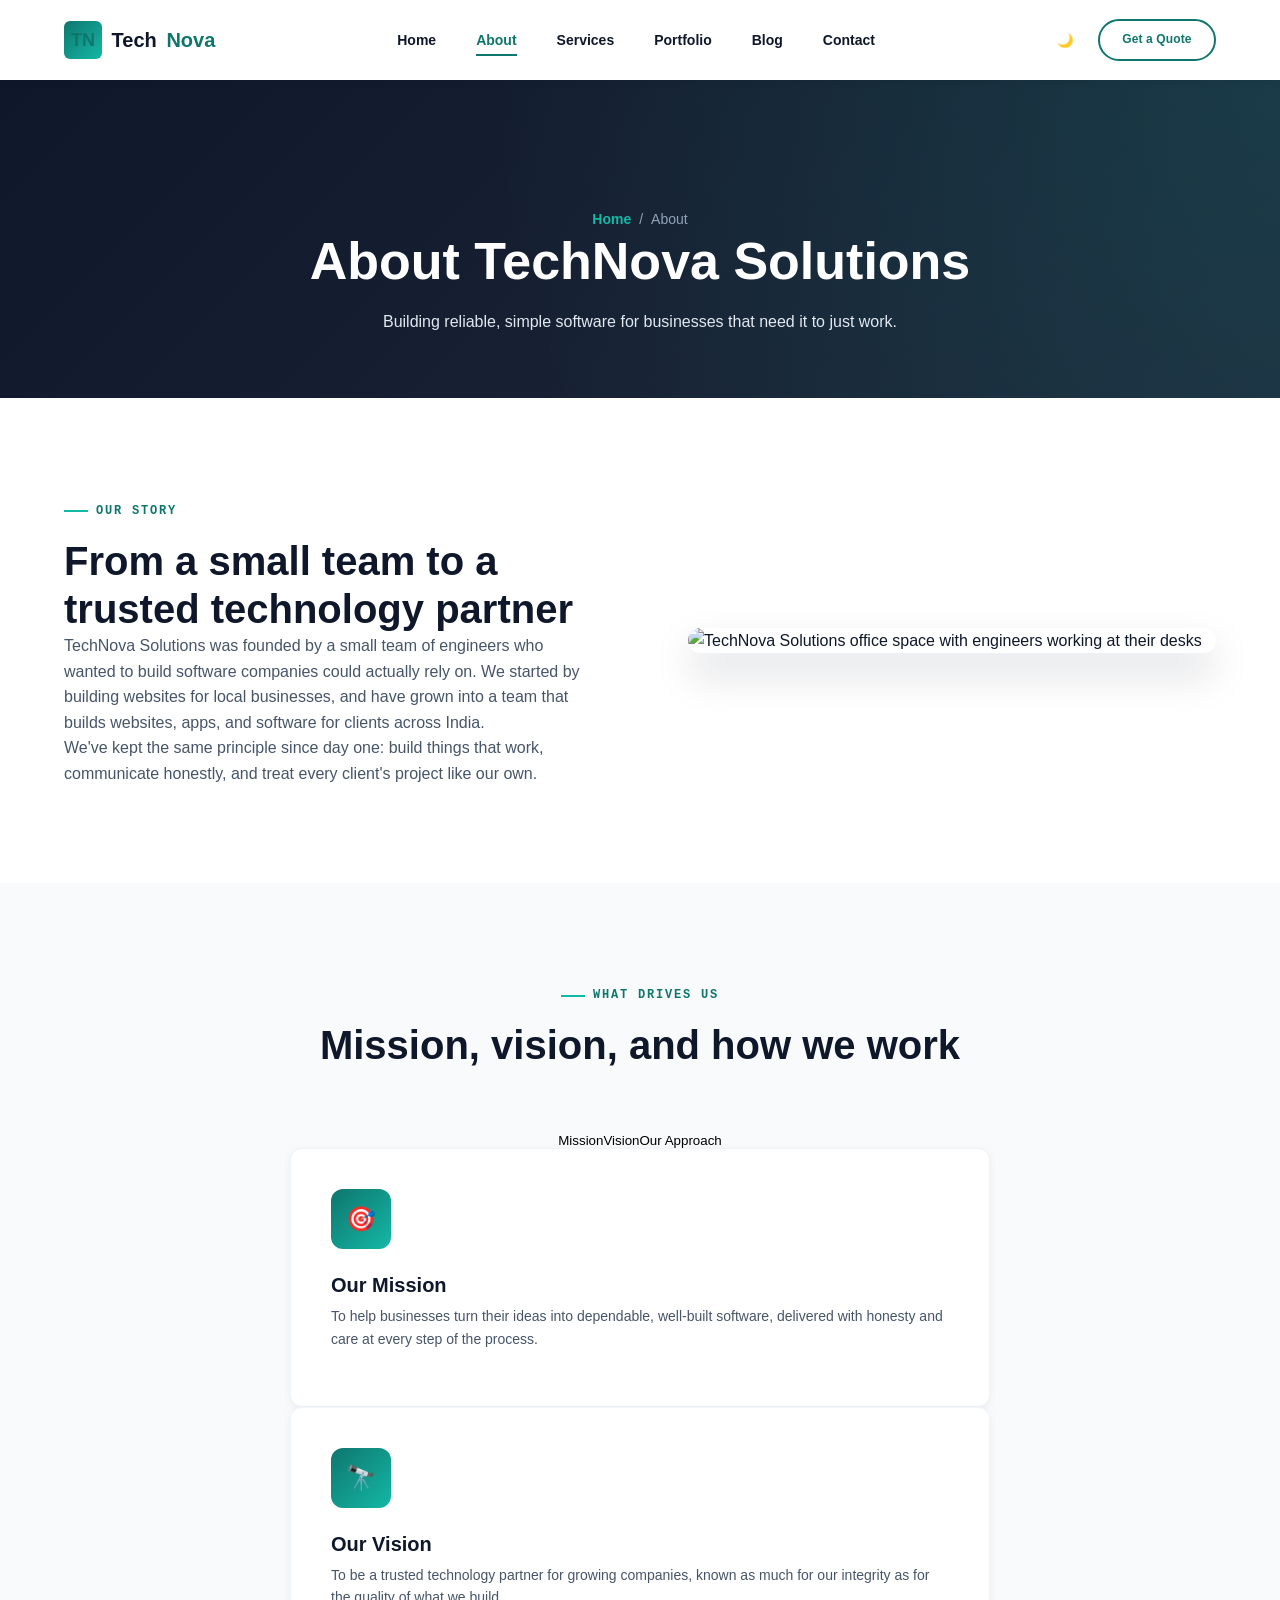
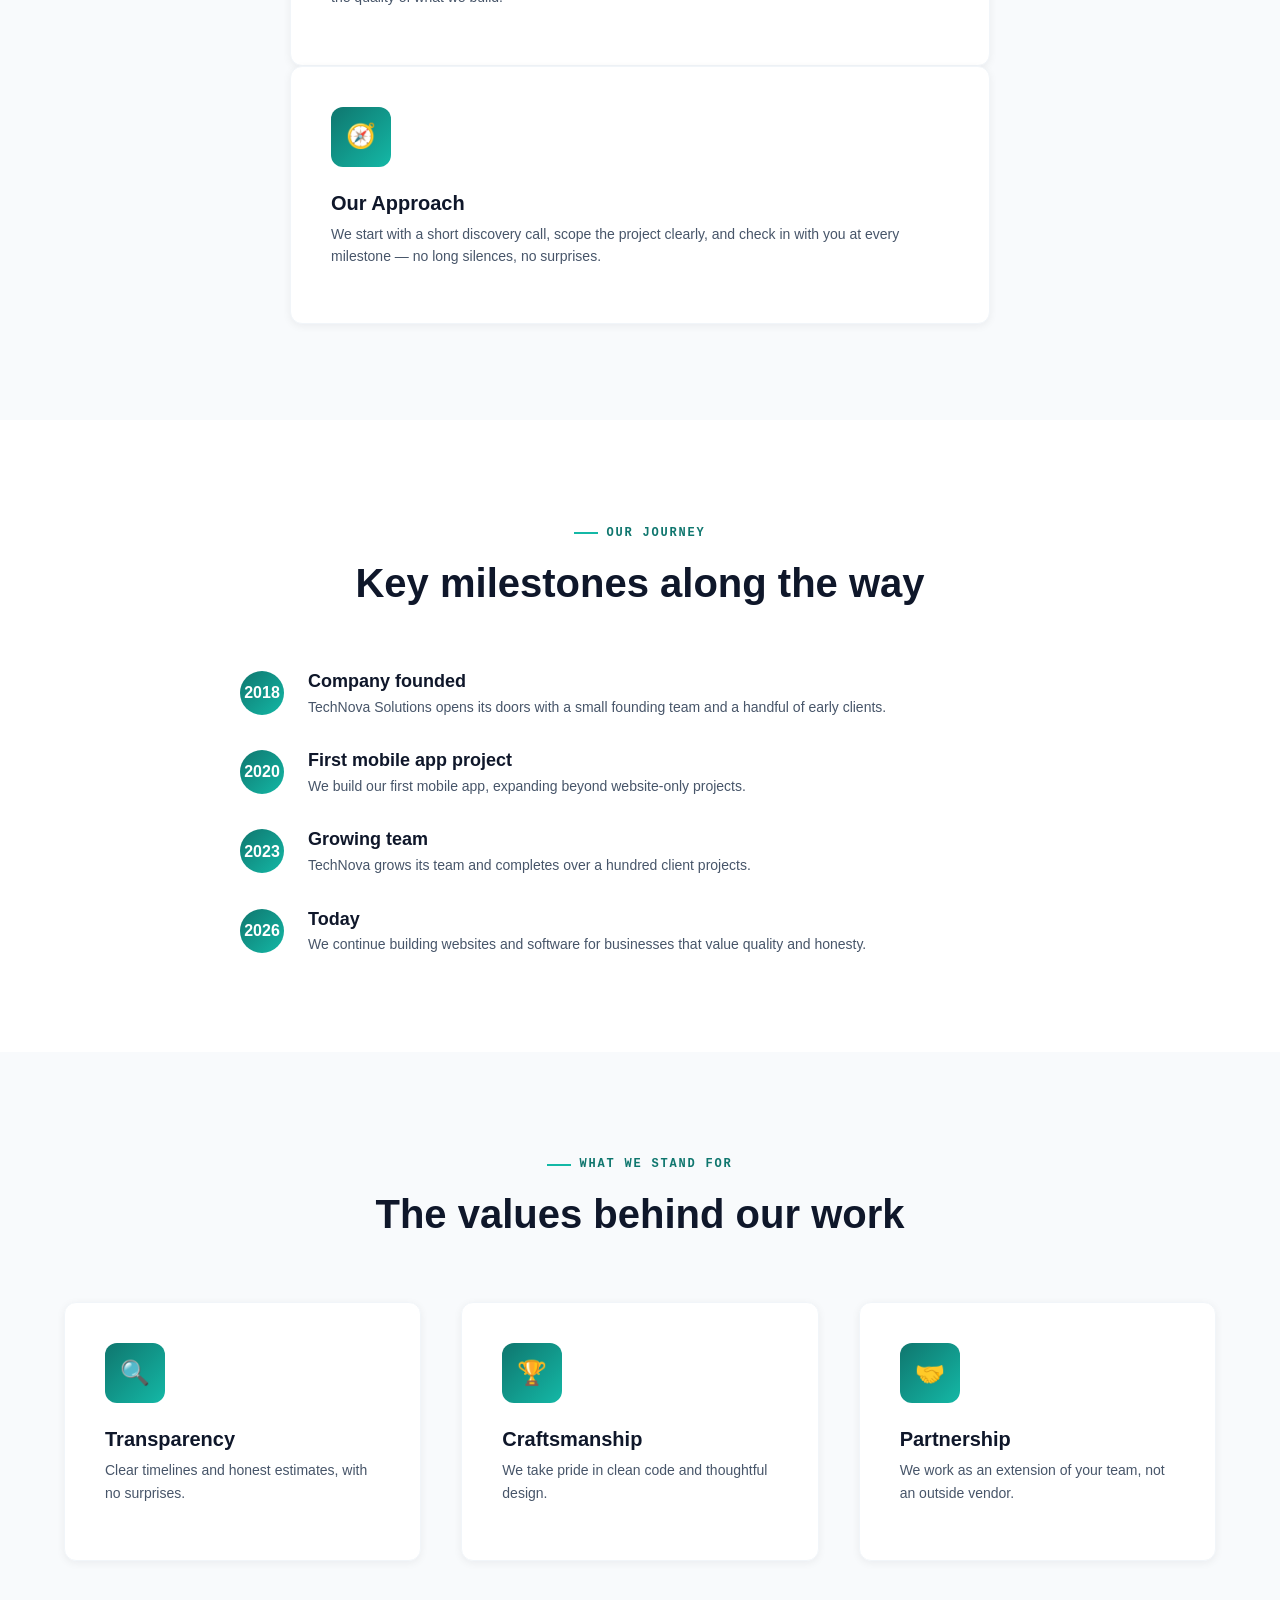
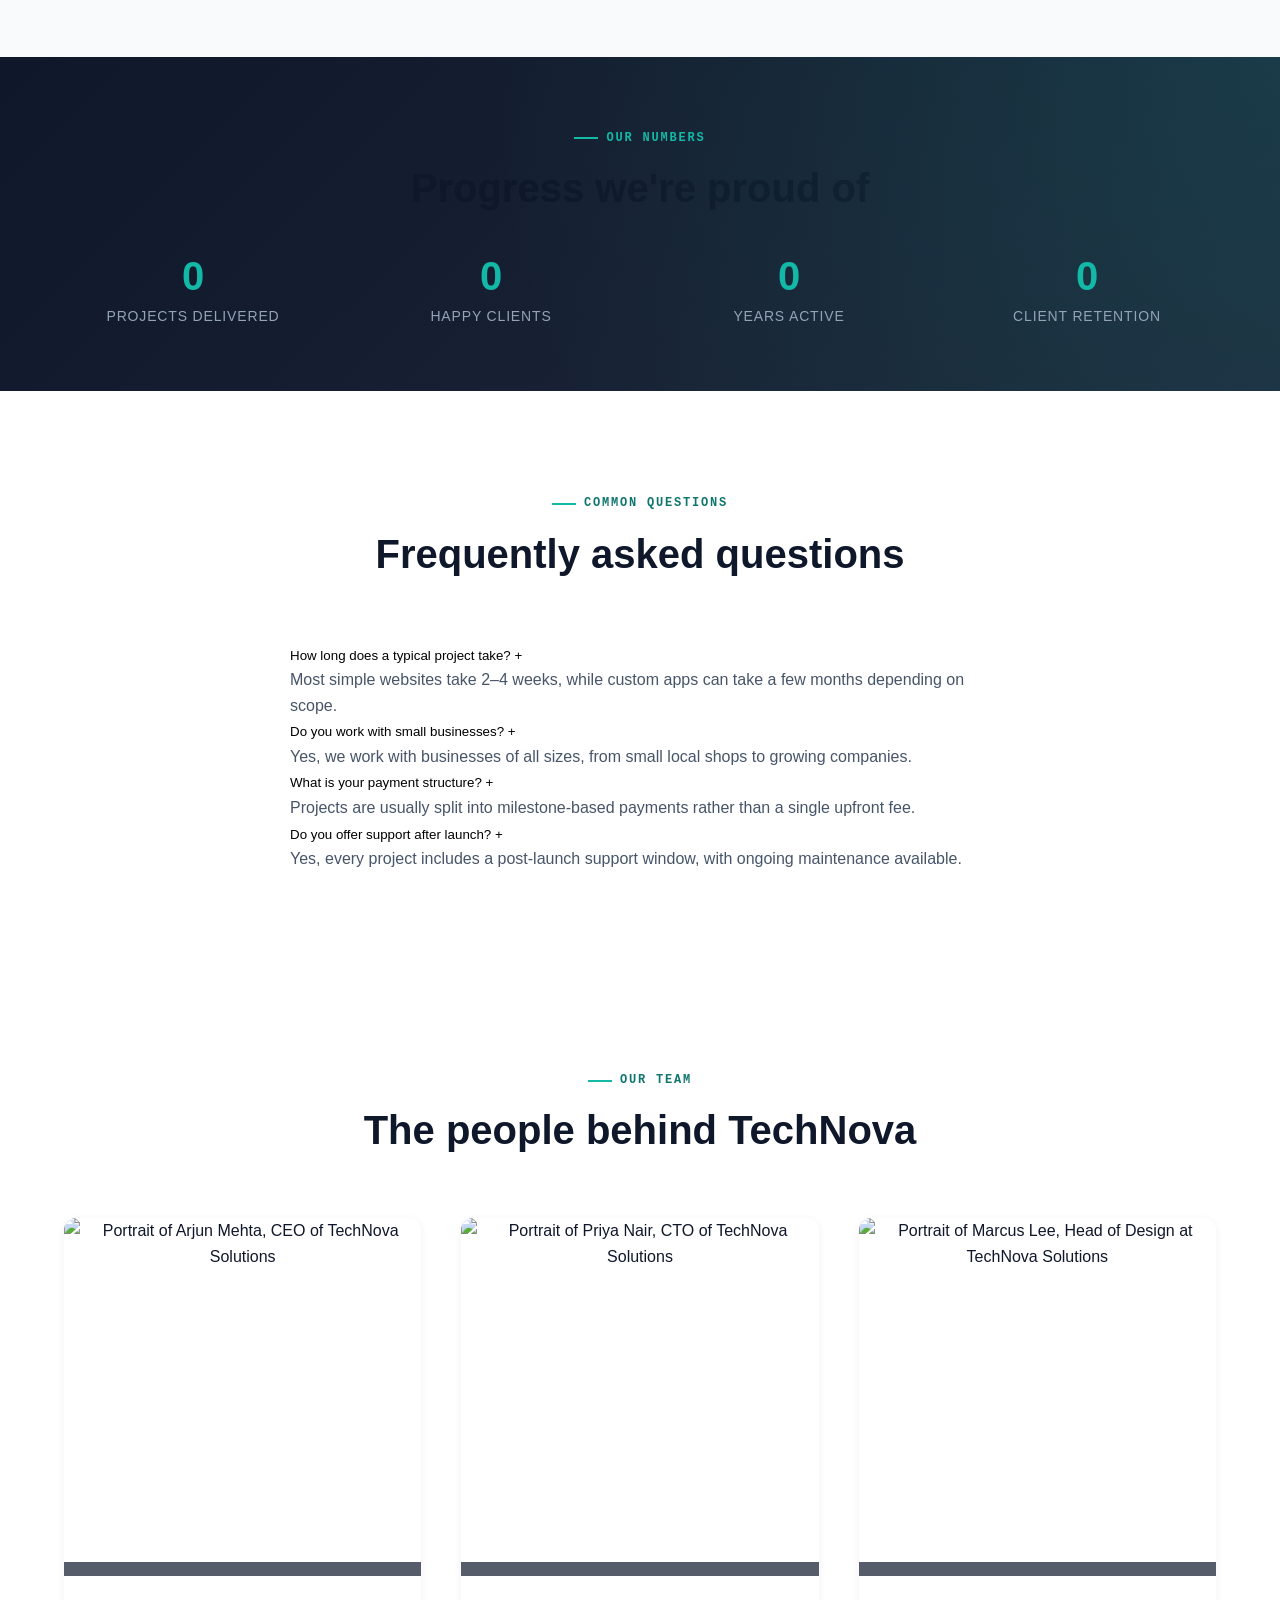
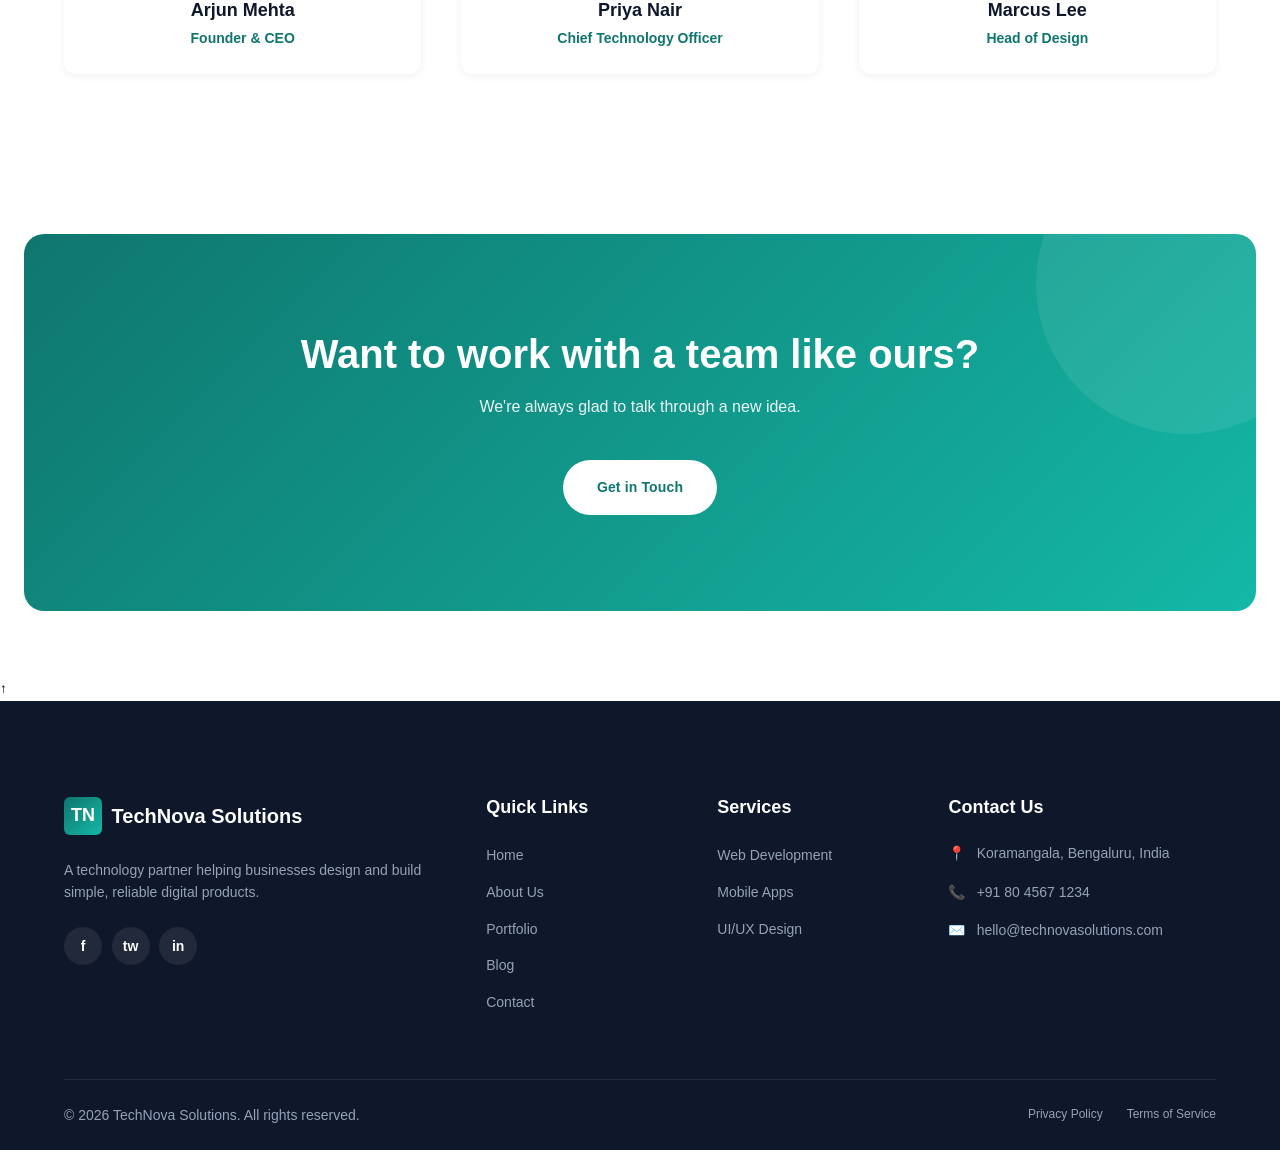
==== commit c1726611: "Update about.html" ====
--- a/about.html
+++ b/about.html
@@ -4,8 +4,8 @@
   <meta charset="UTF-8">
   <meta name="viewport" content="width=device-width, initial-scale=1.0">
   <title>About Us | TechNova Solutions</title>
-  <meta name="description" content="Learn about TechNova Solutions' story, mission, and vision behind building reliable software for businesses worldwide.">
-  <meta name="keywords" content="about TechNova, IT company history, software company mission, technology team Bengaluru">
+  <meta name="description" content="Learn about TechNova Solutions' story, mission, and the team behind our work building websites and software for businesses.">
+  <meta name="keywords" content="about TechNova, software company, technology team">
   <link rel="stylesheet" href="style.css">
 </head>
 <body>
@@ -28,6 +28,7 @@
         </ul>
 
         <div class="nav-cta">
+          <button class="theme-toggle" aria-label="Toggle dark mode">🌙</button>
           <a href="contact.html" class="btn btn-outline btn-sm">Get a Quote</a>
           <button class="nav-toggle" aria-label="Toggle navigation menu">
             <span></span><span></span><span></span>
@@ -45,7 +46,7 @@
           <a href="index.html">Home</a><span>/</span><span>About</span>
         </div>
         <h1>About TechNova Solutions</h1>
-        <p>Building reliable, scalable software for businesses that refuse to settle for "good enough."</p>
+        <p>Building reliable, simple software for businesses that need it to just work.</p>
       </div>
     </section>
 
@@ -54,9 +55,9 @@
         <div class="why-us">
           <div class="anim-left">
             <span class="eyebrow">Our Story</span>
-            <h2>From a two-person team to a growing technology partner</h2>
-            <p>TechNova Solutions was founded in 2018 in a small co-working space in Bengaluru by two engineers who were frustrated with how slowly traditional IT vendors moved. They believed software companies could be both technically excellent and genuinely easy to work with.</p>
-            <p>Today, TechNova designs and ships web platforms, mobile apps, cloud infrastructure, and AI-powered features for startups and established enterprises alike — without losing the responsiveness of the small team we started as.</p>
+            <h2>From a small team to a trusted technology partner</h2>
+            <p>TechNova Solutions was founded by a small team of engineers who wanted to build software companies could actually rely on. We started by building websites for local businesses, and have grown into a team that builds websites, apps, and software for clients across India.</p>
+            <p>We've kept the same principle since day one: build things that work, communicate honestly, and treat every client's project like our own.</p>
           </div>
           <div class="why-us-image anim-right">
             <img src="https://images.unsplash.com/photo-1556761175-5973dc0f32e7?auto=format&fit=crop&w=800&q=80" alt="TechNova Solutions office space with engineers working at their desks">
@@ -67,16 +68,40 @@
 
     <section class="section bg-light">
       <div class="container">
-        <div class="features-grid" style="grid-template-columns: repeat(2, 1fr); max-width: 900px; margin: 0 auto;">
-          <div class="card anim-up delay-1">
-            <div class="icon-box">🎯</div>
-            <h3>Our Mission</h3>
-            <p>To help ambitious businesses turn their ideas into dependable, well-engineered software — delivered with transparency, speed, and genuine technical craftsmanship.</p>
-          </div>
-          <div class="card anim-up delay-2">
-            <div class="icon-box">🔭</div>
-            <h3>Our Vision</h3>
-            <p>To be the most trusted technology partner for growing companies, known as much for our integrity as for the quality of what we build.</p>
+        <div class="section-heading">
+          <span class="eyebrow">What Drives Us</span>
+          <h2>Mission, vision, and how we work</h2>
+        </div>
+
+        <div class="tabs-wrapper" style="max-width: 700px; margin: 0 auto;">
+          <div class="tabs-nav flex-center">
+            <button class="tab-btn active" data-tab="mission">Mission</button>
+            <button class="tab-btn" data-tab="vision">Vision</button>
+            <button class="tab-btn" data-tab="approach">Our Approach</button>
+          </div>
+
+          <div class="tab-panel active" data-tab-panel="mission">
+            <div class="card">
+              <div class="icon-box">🎯</div>
+              <h3>Our Mission</h3>
+              <p>To help businesses turn their ideas into dependable, well-built software, delivered with honesty and care at every step of the process.</p>
+            </div>
+          </div>
+
+          <div class="tab-panel" data-tab-panel="vision">
+            <div class="card">
+              <div class="icon-box">🔭</div>
+              <h3>Our Vision</h3>
+              <p>To be a trusted technology partner for growing companies, known as much for our integrity as for the quality of what we build.</p>
+            </div>
+          </div>
+
+          <div class="tab-panel" data-tab-panel="approach">
+            <div class="card">
+              <div class="icon-box">🧭</div>
+              <h3>Our Approach</h3>
+              <p>We start with a short discovery call, scope the project clearly, and check in with you at every milestone — no long silences, no surprises.</p>
+            </div>
           </div>
         </div>
       </div>
@@ -86,7 +111,7 @@
       <div class="container">
         <div class="section-heading">
           <span class="eyebrow">Our Journey</span>
-          <h2>A few key milestones</h2>
+          <h2>Key milestones along the way</h2>
         </div>
 
         <div style="max-width: 800px; margin: 0 auto;">
@@ -95,31 +120,31 @@
             <div class="why-us-icon" style="background: var(--gradient-primary); color: #fff;">2018</div>
             <div>
               <h4>Company founded</h4>
-              <p>TechNova Solutions opens its doors in Bengaluru with two founding engineers and three early clients.</p>
+              <p>TechNova Solutions opens its doors with a small founding team and a handful of early clients.</p>
             </div>
           </div>
 
           <div class="why-us-item anim-left" style="margin-bottom: 2rem;">
             <div class="why-us-icon" style="background: var(--gradient-primary); color: #fff;">2020</div>
             <div>
-              <h4>Mobile app division launched</h4>
-              <p>TechNova builds its first native mobile apps, expanding beyond web-only projects.</p>
+              <h4>First mobile app project</h4>
+              <p>We build our first mobile app, expanding beyond website-only projects.</p>
             </div>
           </div>
 
           <div class="why-us-item anim-left" style="margin-bottom: 2rem;">
-            <div class="why-us-icon" style="background: var(--gradient-primary); color: #fff;">2022</div>
+            <div class="why-us-icon" style="background: var(--gradient-primary); color: #fff;">2023</div>
             <div>
-              <h4>Cloud &amp; DevOps practice formed</h4>
-              <p>A dedicated cloud infrastructure team is established to support scaling client products.</p>
+              <h4>Growing team</h4>
+              <p>TechNova grows its team and completes over a hundred client projects.</p>
             </div>
           </div>
 
           <div class="why-us-item anim-left">
-            <div class="why-us-icon" style="background: var(--gradient-primary); color: #fff;">2024</div>
+            <div class="why-us-icon" style="background: var(--gradient-primary); color: #fff;">2026</div>
             <div>
-              <h4>AI &amp; Data Analytics division</h4>
-              <p>We launch a dedicated practice for machine learning, AI integrations, and data analytics.</p>
+              <h4>Today</h4>
+              <p>We continue building websites and software for businesses that value quality and honesty.</p>
             </div>
           </div>
 
@@ -131,25 +156,154 @@
       <div class="container">
         <div class="section-heading">
           <span class="eyebrow">What We Stand For</span>
-          <h2>The values behind every project</h2>
-          <p>These principles guide every decision, from how we scope a project to how we handle a setback.</p>
-        </div>
-
-        <div class="values-grid">
+          <h2>The values behind our work</h2>
+        </div>
+
+        <div class="values-grid" style="grid-template-columns: repeat(3, 1fr);">
           <div class="card anim-up delay-1">
             <div class="icon-box">🔍</div>
             <h3>Transparency</h3>
-            <p>Clear timelines, honest estimates, and no surprises in scope or cost.</p>
+            <p>Clear timelines and honest estimates, with no surprises.</p>
           </div>
           <div class="card anim-up delay-2">
             <div class="icon-box">🏆</div>
-            <h3>Excellence</h3>
-            <p>We hold our work to a high bar, even when no one is watching.</p>
+            <h3>Craftsmanship</h3>
+            <p>We take pride in clean code and thoughtful design.</p>
           </div>
           <div class="card anim-up delay-3">
-            <div class="icon-box">🌱</div>
-            <h3>Growth Mindset</h3>
-            <p>We treat every project as a chance to get better at our craft.</p>
+            <div class="icon-box">🤝</div>
+            <h3>Partnership</h3>
+            <p>We work as an extension of your team, not an outside vendor.</p>
+          </div>
+        </div>
+      </div>
+    </section>
+
+    <section class="stats-section">
+      <div class="container">
+        <div class="section-heading" style="margin-bottom: 2.5rem;">
+          <span class="eyebrow" style="color: var(--color-primary-light);">Our Numbers</span>
+          <h2>Progress we're proud of</h2>
+        </div>
+        <div class="stats-grid">
+          <div class="stat-item">
+            <h3 class="counter-number" data-target="120" data-suffix="+">0</h3>
+            <p>Projects Delivered</p>
+          </div>
+          <div class="stat-item">
+            <h3 class="counter-number" data-target="60" data-suffix="+">0</h3>
+            <p>Happy Clients</p>
+          </div>
+          <div class="stat-item">
+            <h3 class="counter-number" data-target="8" data-suffix="">0</h3>
+            <p>Years Active</p>
+          </div>
+          <div class="stat-item">
+            <h3 class="counter-number" data-target="98" data-suffix="%">0</h3>
+            <p>Client Retention</p>
+          </div>
+        </div>
+      </div>
+    </section>
+
+    <section class="section">
+      <div class="container">
+        <div class="section-heading">
+          <span class="eyebrow">Common Questions</span>
+          <h2>Frequently asked questions</h2>
+        </div>
+
+        <div class="accordion-group" style="max-width: 700px; margin: 0 auto;">
+
+          <div class="accordion-item open">
+            <button class="accordion-header">
+              How long does a typical project take?
+              <span class="accordion-icon">+</span>
+            </button>
+            <div class="accordion-content" style="max-height: 200px;">
+              <p>Most simple websites take 2–4 weeks, while custom apps can take a few months depending on scope.</p>
+            </div>
+          </div>
+
+          <div class="accordion-item">
+            <button class="accordion-header">
+              Do you work with small businesses?
+              <span class="accordion-icon">+</span>
+            </button>
+            <div class="accordion-content">
+              <p>Yes, we work with businesses of all sizes, from small local shops to growing companies.</p>
+            </div>
+          </div>
+
+          <div class="accordion-item">
+            <button class="accordion-header">
+              What is your payment structure?
+              <span class="accordion-icon">+</span>
+            </button>
+            <div class="accordion-content">
+              <p>Projects are usually split into milestone-based payments rather than a single upfront fee.</p>
+            </div>
+          </div>
+
+          <div class="accordion-item">
+            <button class="accordion-header">
+              Do you offer support after launch?
+              <span class="accordion-icon">+</span>
+            </button>
+            <div class="accordion-content">
+              <p>Yes, every project includes a post-launch support window, with ongoing maintenance available.</p>
+            </div>
+          </div>
+
+        </div>
+      </div>
+    </section>
+
+    <section class="section">
+      <div class="container">
+        <div class="section-heading">
+          <span class="eyebrow">Our Team</span>
+          <h2>The people behind TechNova</h2>
+        </div>
+
+        <div class="team-grid" style="grid-template-columns: repeat(3, 1fr);">
+          <div class="team-card anim-up delay-1">
+            <div class="team-photo">
+              <img src="https://images.unsplash.com/photo-1560250097-0b93528c311a?auto=format&fit=crop&w=400&q=80" alt="Portrait of Arjun Mehta, CEO of TechNova Solutions">
+              <div class="team-social">
+                <a href="#" aria-label="LinkedIn profile">in</a>
+              </div>
+            </div>
+            <div class="team-info">
+              <h4>Arjun Mehta</h4>
+              <span>Founder &amp; CEO</span>
+            </div>
+          </div>
+
+          <div class="team-card anim-up delay-2">
+            <div class="team-photo">
+              <img src="https://images.unsplash.com/photo-1573497019940-1c28c88b4f3e?auto=format&fit=crop&w=400&q=80" alt="Portrait of Priya Nair, CTO of TechNova Solutions">
+              <div class="team-social">
+                <a href="#" aria-label="LinkedIn profile">in</a>
+              </div>
+            </div>
+            <div class="team-info">
+              <h4>Priya Nair</h4>
+              <span>Chief Technology Officer</span>
+            </div>
+          </div>
+
+          <div class="team-card anim-up delay-3">
+            <div class="team-photo">
+              <img src="https://images.unsplash.com/photo-1519345182560-3f2917c472ef?auto=format&fit=crop&w=400&q=80" alt="Portrait of Marcus Lee, Head of Design at TechNova Solutions">
+              <div class="team-social">
+                <a href="#" aria-label="LinkedIn profile">in</a>
+              </div>
+            </div>
+            <div class="team-info">
+              <h4>Marcus Lee</h4>
+              <span>Head of Design</span>
+            </div>
           </div>
         </div>
       </div>
@@ -158,15 +312,16 @@
     <section class="section-sm">
       <div class="cta-section">
         <h2>Want to work with a team like ours?</h2>
-        <p>We're always glad to talk through a new idea, no matter how early-stage it is.</p>
+        <p>We're always glad to talk through a new idea.</p>
         <div class="cta-actions">
           <a href="contact.html" class="btn btn-light">Get in Touch</a>
-          <a href="portfolio.html" class="btn btn-outline" style="border-color:#fff;color:#fff;">View Our Work</a>
         </div>
       </div>
     </section>
 
   </main>
+
+  <button class="back-to-top" aria-label="Back to top">↑</button>
 
   <footer class="footer">
     <div class="container">
@@ -176,12 +331,11 @@
             <span class="logo-mark">TN</span>
             TechNova Solutions
           </a>
-          <p>A full-service technology partner helping businesses design, build, and scale digital products since 2018.</p>
+          <p>A technology partner helping businesses design and build simple, reliable digital products.</p>
           <div class="footer-social">
             <a href="#" aria-label="Facebook">f</a>
             <a href="#" aria-label="Twitter">tw</a>
             <a href="#" aria-label="LinkedIn">in</a>
-            <a href="#" aria-label="Instagram">ig</a>
           </div>
         </div>
 
@@ -202,14 +356,12 @@
             <li><a href="services.html">Web Development</a></li>
             <li><a href="services.html">Mobile Apps</a></li>
             <li><a href="services.html">UI/UX Design</a></li>
-            <li><a href="services.html">Cloud Solutions</a></li>
-            <li><a href="services.html">AI Solutions</a></li>
           </ul>
         </div>
 
         <div class="footer-col">
           <h4>Contact Us</h4>
-          <div class="footer-contact-item">📍 <span>221 Innovation Drive, Bengaluru, India 560001</span></div>
+          <div class="footer-contact-item">📍 <span>Koramangala, Bengaluru, India</span></div>
           <div class="footer-contact-item">📞 <span>+91 80 4567 1234</span></div>
           <div class="footer-contact-item">✉️ <span>hello@technovasolutions.com</span></div>
         </div>
@@ -224,6 +376,7 @@
       </div>
     </div>
   </footer>
+  <script src="script.js"></script>
 
 </body>
 </html>
